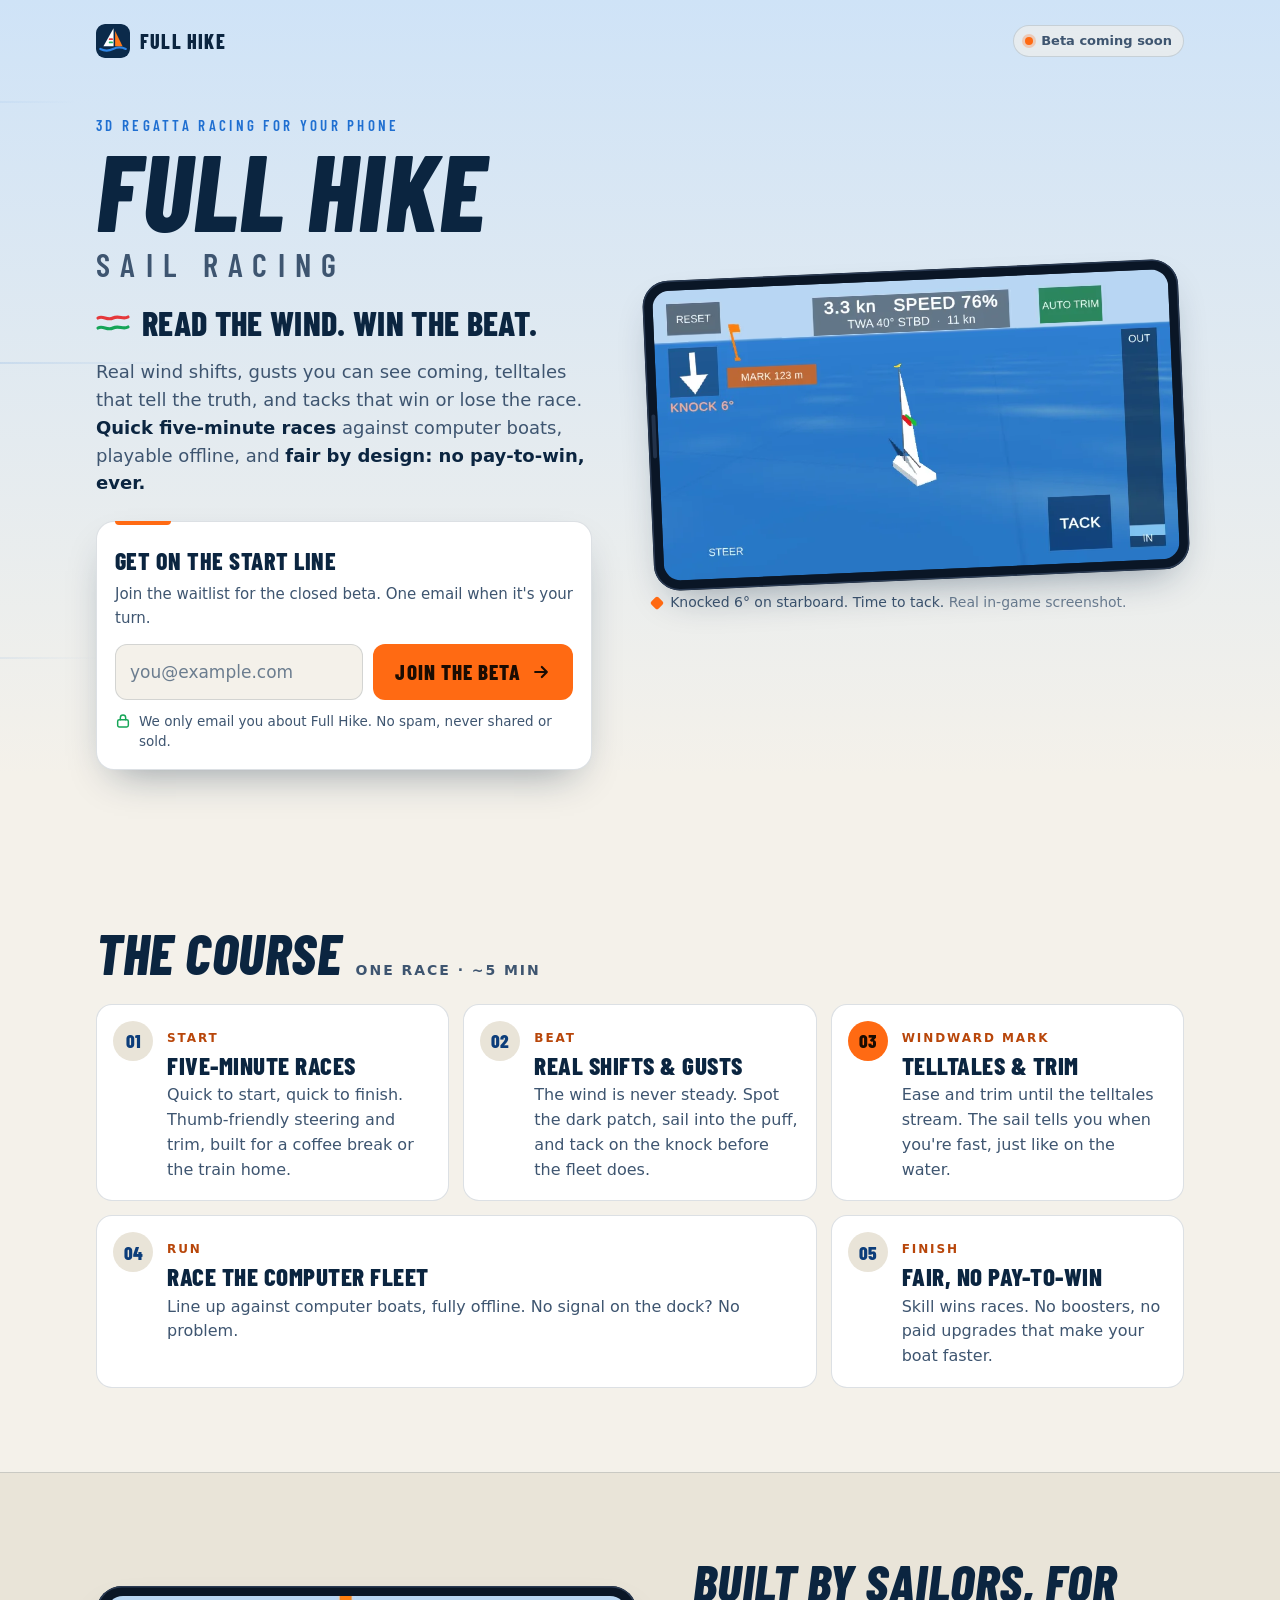
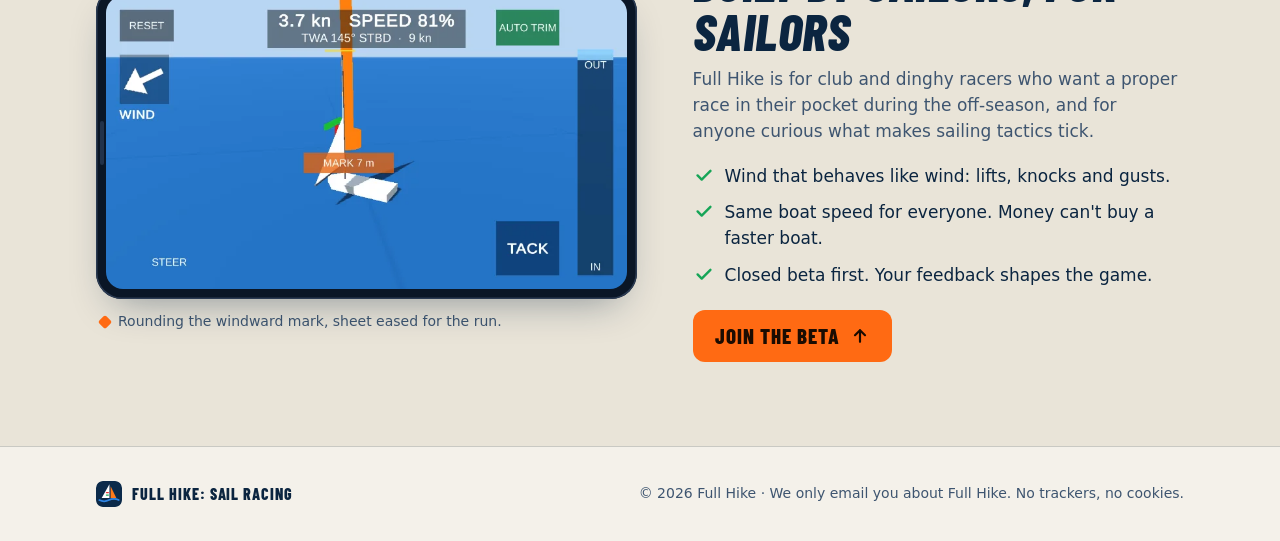
==== index.html @ 2b0e1fed "Coming soon page for fullhike.com Co-Authored-By: Claude Opus 5.5 <noreply@anthropic.com>" ====
<!doctype html>
<html lang="en">
<head>
<meta charset="utf-8">
<meta name="viewport" content="width=device-width, initial-scale=1, viewport-fit=cover">
<title>Full Hike: Sail Racing — a fair 3D sailing regatta for your phone</title>
<meta name="description" content="Full Hike is a 3D sailing regatta racer for phones: real wind shifts, gusts, telltales and tacking in quick 5-minute races. Fair, no pay-to-win. Join the beta waitlist.">
<link rel="canonical" href="https://fullhike.com/">
<meta name="color-scheme" content="light dark">
<meta name="theme-color" content="#f4f1ea" media="(prefers-color-scheme: light)">
<meta name="theme-color" content="#071a2e" media="(prefers-color-scheme: dark)">
<link rel="icon" href="/assets/icon.svg" type="image/svg+xml">
<link rel="icon" href="/favicon.ico" sizes="32x32">
<link rel="apple-touch-icon" href="/assets/apple-touch-icon.png">

<meta property="og:type" content="website">
<meta property="og:site_name" content="Full Hike">
<meta property="og:url" content="https://fullhike.com/">
<meta property="og:title" content="Full Hike: Sail Racing">
<meta property="og:description" content="Read the wind. Win the beat. A fair, no-pay-to-win 3D sailing regatta for your phone — real wind shifts, gusts and telltales in 5-minute races. Join the beta.">
<meta property="og:image" content="https://fullhike.com/assets/og.png">
<meta property="og:image:width" content="1200">
<meta property="og:image:height" content="630">
<meta property="og:image:alt" content="Full Hike: Sail Racing — a dinghy sailing upwind with telltales streaming.">
<meta name="twitter:card" content="summary_large_image">
<meta name="twitter:title" content="Full Hike: Sail Racing">
<meta name="twitter:description" content="A fair, no-pay-to-win 3D sailing regatta for your phone. Join the beta.">
<meta name="twitter:image" content="https://fullhike.com/assets/og.png">

<link rel="preload" href="/fonts/barlow-condensed-800.woff2" as="font" type="font/woff2" crossorigin>
<style>
@font-face{font-family:"Barlow Condensed";font-weight:600;font-display:swap;src:url(/fonts/barlow-condensed-600.woff2) format("woff2")}
@font-face{font-family:"Barlow Condensed";font-weight:800;font-display:swap;src:url(/fonts/barlow-condensed-800.woff2) format("woff2")}
@font-face{font-family:"Barlow Condensed";font-weight:800;font-style:italic;font-display:swap;src:url(/fonts/barlow-condensed-800i.woff2) format("woff2")}

:root{
  --bg:#f4f1ea;          /* sailcloth */
  --bg-2:#e9e4d8;
  --ink:#0b2540;
  --ink-2:#3e5570;
  --line:rgba(11,37,64,.14);
  --sea:#1f6fd1;
  --sea-deep:#0c3d7a;
  --card:#ffffff;
  --mark:#ff6a13;        /* racing mark orange */
  --mark-ink:#b8460a;
  --port:#e5383b;
  --stbd:#16a557;
  --focus:#ff6a13;
  --hero-1:#cfe3f7; --hero-2:#f4f1ea;
  --streak:rgba(31,111,209,.22);
  --shadow:0 18px 40px -18px rgba(11,37,64,.45);
  color-scheme:light;
}
@media (prefers-color-scheme:dark){
  :root:not([data-theme="light"]){
    --bg:#071a2e; --bg-2:#0b2440; --ink:#eaf2fb; --ink-2:#a8bdd4; --line:rgba(234,242,251,.14);
    --sea:#4a9bf0; --sea-deep:#9cc8f7; --card:#0e2a49; --mark:#ff7a2b; --mark-ink:#ffa064;
    --hero-1:#0d3460; --hero-2:#071a2e; --streak:rgba(150,200,255,.16);
    --shadow:0 18px 40px -18px rgba(0,0,0,.8); color-scheme:dark;
  }
}
:root[data-theme="dark"]{
  --bg:#071a2e; --bg-2:#0b2440; --ink:#eaf2fb; --ink-2:#a8bdd4; --line:rgba(234,242,251,.14);
  --sea:#4a9bf0; --sea-deep:#9cc8f7; --card:#0e2a49; --mark:#ff7a2b; --mark-ink:#ffa064;
  --hero-1:#0d3460; --hero-2:#071a2e; --streak:rgba(150,200,255,.16);
  --shadow:0 18px 40px -18px rgba(0,0,0,.8); color-scheme:dark;
}

*{box-sizing:border-box}
html{-webkit-text-size-adjust:100%;scroll-behavior:smooth}
body{margin:0;background:var(--bg);color:var(--ink);font:17px/1.55 system-ui,-apple-system,"Segoe UI",Roboto,"Helvetica Neue",Arial,sans-serif;overflow-x:hidden}
img{max-width:100%;height:auto;display:block}
a{color:inherit}
.wrap{width:100%;max-width:1120px;margin:0 auto;padding:0 max(16px,env(safe-area-inset-left)) 0 max(16px,env(safe-area-inset-right))}
.display{font-family:"Barlow Condensed","Arial Narrow",system-ui,sans-serif;letter-spacing:.01em}
.sr{position:absolute!important;width:1px;height:1px;overflow:hidden;clip:rect(0 0 0 0);white-space:nowrap}

/* ---------- hero ---------- */
.hero{position:relative;isolation:isolate;overflow:hidden;background:linear-gradient(180deg,var(--hero-1) 0%,var(--hero-2) 92%);padding:18px 0 40px}
.streaks{position:absolute;inset:0;z-index:-1;pointer-events:none}
.streaks i{position:absolute;left:-40%;height:2px;border-radius:2px;background:linear-gradient(90deg,transparent,var(--streak),transparent);animation:gust linear infinite}
@keyframes gust{from{transform:translateX(0) rotate(-8deg)}to{transform:translateX(260vw) rotate(-8deg)}}
@media (prefers-reduced-motion:reduce){.streaks i,.tt{animation:none!important}}

.top{display:flex;align-items:center;justify-content:space-between;gap:12px}
.brand{display:flex;align-items:center;gap:10px;text-decoration:none;font-weight:800;font-size:20px;text-transform:uppercase;letter-spacing:.06em}
.brand img{width:34px;height:34px;border-radius:9px}
.chip{display:inline-flex;align-items:center;gap:8px;font-size:13px;font-weight:600;color:var(--ink-2);border:1px solid var(--line);border-radius:999px;padding:5px 11px;background:color-mix(in srgb,var(--bg) 60%,transparent);backdrop-filter:blur(6px)}
.chip b{width:8px;height:8px;border-radius:50%;background:var(--mark);box-shadow:0 0 0 3px color-mix(in srgb,var(--mark) 25%,transparent)}

.hero-grid{display:grid;gap:28px;margin-top:34px}
.kicker{font-size:15px;font-weight:600;text-transform:uppercase;letter-spacing:.22em;color:var(--sea);margin:0 0 6px}
h1{margin:0;font-weight:800;font-style:italic;text-transform:uppercase;line-height:.86;font-size:clamp(68px,22vw,132px);letter-spacing:-.005em}
h1 .sub{display:block;font-style:normal;font-weight:600;font-size:.3em;letter-spacing:.32em;line-height:1.1;margin-top:.35em;color:var(--ink-2)}
.tagline{display:flex;align-items:center;gap:12px;margin:22px 0 0;font-size:clamp(25px,6.6vw,34px);font-weight:800;line-height:1.1;text-transform:uppercase}
.telltales{flex:none;width:34px;height:22px;overflow:visible}
.tt{fill:none;stroke-width:3.2;stroke-linecap:round;transform-origin:2px 50%;animation:flick 2.6s ease-in-out infinite}
.tt.p{stroke:var(--port)}.tt.s{stroke:var(--stbd);animation-delay:-1.1s}
@keyframes flick{0%,100%{transform:rotate(0) scaleX(1)}30%{transform:rotate(3deg) scaleX(.96)}60%{transform:rotate(-2deg) scaleX(1.02)}}
.pitch{margin:16px 0 0;font-size:18px;color:var(--ink-2);max-width:34em}
.pitch strong{color:var(--ink)}

/* ---------- sign-up ---------- */
.signup{margin-top:24px;background:var(--card);border:1px solid var(--line);border-radius:18px;padding:18px;box-shadow:var(--shadow);position:relative}
.signup::before{content:"";position:absolute;left:18px;top:-1px;width:56px;height:4px;border-radius:0 0 4px 4px;background:var(--mark)}
.signup h2{margin:2px 0 4px;font-size:24px;font-weight:800;text-transform:uppercase;letter-spacing:.02em}
.signup p.lede{margin:0 0 14px;font-size:15px;color:var(--ink-2)}
.row{display:flex;flex-direction:column;gap:10px}
input[type=email]{width:100%;font:inherit;font-size:17px;color:var(--ink);background:var(--bg);border:1.5px solid var(--line);border-radius:12px;padding:14px 14px;min-height:52px;outline:none;transition:border-color .15s}
input[type=email]::placeholder{color:color-mix(in srgb,var(--ink-2) 75%,transparent)}
input[type=email]:focus-visible{border-color:var(--sea);box-shadow:0 0 0 3px color-mix(in srgb,var(--sea) 25%,transparent)}
button{font:inherit;cursor:pointer}
.btn{display:inline-flex;align-items:center;justify-content:center;gap:10px;min-height:52px;padding:0 22px;border:0;border-radius:12px;background:var(--mark);color:#1b0c02;font-family:"Barlow Condensed","Arial Narrow",sans-serif;font-weight:800;font-size:21px;text-transform:uppercase;letter-spacing:.05em;transition:transform .1s,filter .15s;text-decoration:none}
.btn:hover{filter:brightness(1.06)}.btn:active{transform:translateY(1px)}
.btn:focus-visible,a:focus-visible{outline:3px solid var(--focus);outline-offset:3px}
.btn[disabled]{opacity:.65;cursor:progress}
.btn svg{width:20px;height:20px}
.privacy{display:flex;gap:8px;align-items:flex-start;margin:12px 0 0;font-size:13.5px;line-height:1.45;color:var(--ink-2)}
.privacy svg{flex:none;width:16px;height:16px;margin-top:1px;color:var(--stbd)}
.msg{margin:12px 0 0;font-size:15px;font-weight:600;min-height:0}
.msg.err{color:var(--port)}
.done{display:none;text-align:left}
.signup.ok form{display:none}.signup.ok .done{display:block}
.done h2{color:var(--stbd)}
.hp{position:absolute;left:-9999px;width:1px;height:1px;opacity:0}

/* ---------- phone shot ---------- */
.device{position:relative;border-radius:26px;padding:10px;background:#0a1626;box-shadow:var(--shadow),inset 0 0 0 1.5px #2a3a52}
.device::after{content:"";position:absolute;left:4px;top:50%;width:4px;height:44px;margin-top:-22px;border-radius:3px;background:#22324a}
.device img{border-radius:17px;aspect-ratio:1334/750;width:100%;object-fit:cover;background:#2a78d0}
.caption{display:flex;align-items:center;gap:8px;margin:12px 4px 0;font-size:14px;color:var(--ink-2)}
.caption em{font-style:normal;opacity:.75}
.caption .dot{flex:none;width:10px;height:10px;border-radius:2px;background:var(--mark);transform:rotate(45deg)}

/* ---------- course ---------- */
section{padding:56px 0}
.sec-head{display:flex;align-items:baseline;gap:14px;margin-bottom:22px}
.sec-head h2{margin:0;font-size:clamp(36px,10vw,56px);font-weight:800;font-style:italic;text-transform:uppercase;line-height:.95}
.sec-head span{font-size:14px;color:var(--ink-2);font-weight:600;letter-spacing:.14em;text-transform:uppercase}
.course{position:relative;list-style:none;margin:0;padding:0;display:grid;gap:14px;counter-reset:leg}
.leg{position:relative;padding:18px 18px 18px 70px;background:var(--card);border:1px solid var(--line);border-radius:16px}
.leg::before{counter-increment:leg;content:counter(leg,decimal-leading-zero);position:absolute;left:16px;top:16px;width:40px;height:40px;display:grid;place-items:center;border-radius:50%;background:var(--bg-2);font-family:"Barlow Condensed",sans-serif;font-weight:800;font-size:19px;color:var(--sea-deep)}
.leg.mark::before{background:var(--mark);color:#1b0c02}
.leg h3{margin:0 0 4px;font-family:"Barlow Condensed","Arial Narrow",sans-serif;font-weight:800;font-size:25px;text-transform:uppercase;letter-spacing:.02em;line-height:1.1}
.leg p{margin:0;color:var(--ink-2);font-size:16px}
.leg .tag{display:inline-block;margin-bottom:4px;font-size:12px;font-weight:700;letter-spacing:.16em;text-transform:uppercase;color:var(--mark-ink)}

/* ---------- second shot band ---------- */
.band{background:var(--bg-2);border-block:1px solid var(--line)}
.band-grid{display:grid;gap:26px;align-items:center}
.band h2{margin:0 0 10px;font-size:clamp(34px,9vw,52px);font-weight:800;font-style:italic;text-transform:uppercase;line-height:.95}
.band p{margin:0 0 18px;color:var(--ink-2)}
.fair{display:grid;gap:10px;margin:0 0 22px;padding:0;list-style:none}
.fair li{display:flex;gap:10px;align-items:flex-start}
.fair svg{flex:none;width:22px;height:22px;color:var(--stbd);margin-top:1px}

footer{padding:34px 0 calc(34px + env(safe-area-inset-bottom));font-size:14px;color:var(--ink-2)}
.foot{display:flex;flex-direction:column;gap:10px}
.foot .brand{font-size:16px;color:var(--ink)}
.foot .brand img{width:26px;height:26px;border-radius:7px}

/* ---------- larger screens ---------- */
@media (min-width:560px){
  .row{flex-direction:row}
  .row .btn{flex:none}
}
@media (min-width:900px){
  .hero{padding:24px 0 72px}
  .hero-grid{grid-template-columns:minmax(0,1fr) minmax(0,1.08fr);gap:56px;align-items:center;margin-top:56px}
  h1{font-size:clamp(84px,8.4vw,120px);white-space:nowrap}
  .hero .device{transform:rotate(-2.5deg)}
  .course{grid-template-columns:repeat(2,1fr)}
  .course .leg:last-child{grid-column:1/-1}
  .band-grid{grid-template-columns:1.1fr 1fr;gap:56px}
  section{padding:84px 0}
  .foot{flex-direction:row;justify-content:space-between;align-items:center}
}
@media (min-width:1100px){
  .course{grid-template-columns:repeat(3,1fr)}
  .course .leg:last-child{grid-column:auto}
  .course .leg:nth-child(4){grid-column:span 2}
}
</style>
</head>
<body>
<header class="hero">
  <div class="streaks" aria-hidden="true">
    <i style="top:12%;width:46%;animation-duration:9s;animation-delay:-2s"></i>
    <i style="top:27%;width:30%;animation-duration:12s;animation-delay:-7s"></i>
    <i style="top:43%;width:55%;animation-duration:10s;animation-delay:-4s"></i>
    <i style="top:61%;width:36%;animation-duration:14s;animation-delay:-10s"></i>
    <i style="top:78%;width:48%;animation-duration:11s;animation-delay:-1s"></i>
    <i style="top:90%;width:28%;animation-duration:13s;animation-delay:-6s"></i>
  </div>
  <div class="wrap">
    <div class="top">
      <a class="brand display" href="/" aria-label="Full Hike home"><img src="/assets/icon.svg" alt="" width="34" height="34">Full Hike</a>
      <span class="chip"><b aria-hidden="true"></b>Beta coming soon</span>
    </div>

    <div class="hero-grid">
      <div>
        <p class="kicker display">3D regatta racing for your phone</p>
        <h1 class="display">Full Hike<span class="sub">Sail Racing</span></h1>
        <p class="tagline display">
          <svg class="telltales" viewBox="0 0 34 22" aria-hidden="true"><path class="tt p" d="M2 6c5-3 9 3 15 0s10 2 15-1"/><path class="tt s" d="M2 16c5-3 9 3 15 0s10 2 15-1"/></svg>
          Read the wind. Win the beat.
        </p>
        <p class="pitch">Real wind shifts, gusts you can see coming, telltales that tell the truth, and tacks that win or lose the race. <strong>Quick five-minute races</strong> against computer boats, playable offline, and <strong>fair by design: no pay-to-win, ever.</strong></p>

        <div class="signup" id="join">
          <form id="waitlist" novalidate>
            <h2 class="display">Get on the start line</h2>
            <p class="lede">Join the waitlist for the closed beta. One email when it's your turn.</p>
            <div class="row">
              <label class="sr" for="email">Email address</label>
              <input id="email" name="email" type="email" inputmode="email" autocomplete="email" autocapitalize="off" spellcheck="false" placeholder="you@example.com" required>
              <input class="hp" type="text" name="website" tabindex="-1" autocomplete="off" aria-hidden="true">
              <button class="btn" type="submit" id="submit">Join the beta
                <svg viewBox="0 0 24 24" fill="none" stroke="currentColor" stroke-width="2.6" stroke-linecap="round" stroke-linejoin="round" aria-hidden="true"><path d="M5 12h14M13 6l6 6-6 6"/></svg>
              </button>
            </div>
            <p class="msg" id="msg" role="status" aria-live="polite"></p>
          </form>
          <div class="done" tabindex="-1" id="done">
            <h2 class="display">You're on the list</h2>
            <p class="lede">Thanks! We'll email you when the beta opens. See you on the water.</p>
          </div>
          <p class="privacy"><svg viewBox="0 0 24 24" fill="none" stroke="currentColor" stroke-width="2.2" stroke-linecap="round" stroke-linejoin="round" aria-hidden="true"><rect x="4" y="10" width="16" height="11" rx="2.5"/><path d="M8 10V7a4 4 0 0 1 8 0v3"/></svg><span>We only email you about Full Hike. No spam, never shared or sold.</span></p>
        </div>
      </div>

      <figure style="margin:0">
        <div class="device">
          <img src="/assets/shot-shift-1334.webp" srcset="/assets/shot-shift-800.webp 800w, /assets/shot-shift-1334.webp 1334w" sizes="(min-width:900px) 560px, 100vw" width="1334" height="750" alt="In-game: a dinghy beating upwind on starboard, the wind arrow shows a 6 degree knock, telltales stream on the sail and the orange windward mark is 123 metres away." fetchpriority="high">
        </div>
        <figcaption class="caption"><span class="dot" aria-hidden="true"></span><span>Knocked 6° on starboard. Time to tack. <em>Real in-game screenshot.</em></span></figcaption>
      </figure>
    </div>
  </div>
</header>

<main>
  <section>
    <div class="wrap">
      <div class="sec-head"><h2 class="display">The course</h2><span>One race · ~5 min</span></div>
      <ol class="course">
        <li class="leg"><span class="tag">Start</span><h3>Five-minute races</h3><p>Quick to start, quick to finish. Thumb-friendly steering and trim, built for a coffee break or the train home.</p></li>
        <li class="leg"><span class="tag">Beat</span><h3>Real shifts &amp; gusts</h3><p>The wind is never steady. Spot the dark patch, sail into the puff, and tack on the knock before the fleet does.</p></li>
        <li class="leg mark"><span class="tag">Windward mark</span><h3>Telltales &amp; trim</h3><p>Ease and trim until the telltales stream. The sail tells you when you're fast, just like on the water.</p></li>
        <li class="leg"><span class="tag">Run</span><h3>Race the computer fleet</h3><p>Line up against computer boats, fully offline. No signal on the dock? No problem.</p></li>
        <li class="leg"><span class="tag">Finish</span><h3>Fair, no pay-to-win</h3><p>Skill wins races. No boosters, no paid upgrades that make your boat faster.</p></li>
      </ol>
    </div>
  </section>

  <section class="band">
    <div class="wrap band-grid">
      <figure style="margin:0">
        <div class="device">
          <img src="/assets/shot-rounding-1334.webp" srcset="/assets/shot-rounding-800.webp 800w, /assets/shot-rounding-1334.webp 1334w" sizes="(min-width:900px) 560px, 100vw" width="1334" height="750" loading="lazy" decoding="async" alt="In-game: rounding the orange windward mark at 3.7 knots, 7 metres to go, sail eased for the run.">
        </div>
        <figcaption class="caption"><span class="dot" aria-hidden="true"></span><span>Rounding the windward mark, sheet eased for the run.</span></figcaption>
      </figure>
      <div>
        <h2 class="display">Built by sailors, for sailors</h2>
        <p>Full Hike is for club and dinghy racers who want a proper race in their pocket during the off-season, and for anyone curious what makes sailing tactics tick.</p>
        <ul class="fair">
          <li><svg viewBox="0 0 24 24" fill="none" stroke="currentColor" stroke-width="2.6" stroke-linecap="round" stroke-linejoin="round" aria-hidden="true"><path d="M5 12.5l4.5 4.5L19 7.5"/></svg><span>Wind that behaves like wind: lifts, knocks and gusts.</span></li>
          <li><svg viewBox="0 0 24 24" fill="none" stroke="currentColor" stroke-width="2.6" stroke-linecap="round" stroke-linejoin="round" aria-hidden="true"><path d="M5 12.5l4.5 4.5L19 7.5"/></svg><span>Same boat speed for everyone. Money can't buy a faster boat.</span></li>
          <li><svg viewBox="0 0 24 24" fill="none" stroke="currentColor" stroke-width="2.6" stroke-linecap="round" stroke-linejoin="round" aria-hidden="true"><path d="M5 12.5l4.5 4.5L19 7.5"/></svg><span>Closed beta first. Your feedback shapes the game.</span></li>
        </ul>
        <a class="btn" href="#join">Join the beta
          <svg viewBox="0 0 24 24" fill="none" stroke="currentColor" stroke-width="2.6" stroke-linecap="round" stroke-linejoin="round" aria-hidden="true"><path d="M12 19V5M6 11l6-6 6 6"/></svg>
        </a>
      </div>
    </div>
  </section>
</main>

<footer>
  <div class="wrap foot">
    <span class="brand display"><img src="/assets/icon.svg" alt="" width="26" height="26">Full Hike: Sail Racing</span>
    <span>© 2026 Full Hike · We only email you about Full Hike. No trackers, no cookies.</span>
  </div>
</footer>

<script>
// Waitlist: posts to a private Google Form (responses are only visible to the owner).
var FORM = {
  action: "",   // https://docs.google.com/forms/d/e/<id>/formResponse
  entry: ""     // entry.<number> of the "Email" question
};
(function () {
  var form = document.getElementById("waitlist"), box = document.getElementById("join");
  var input = document.getElementById("email"), btn = document.getElementById("submit"), msg = document.getElementById("msg");
  var ok = /^[^\s@]+@[^\s@]+\.[^\s@]{2,}$/;
  form.addEventListener("submit", function (e) {
    e.preventDefault();
    msg.className = "msg"; msg.textContent = "";
    var email = input.value.trim();
    if (!ok.test(email)) { msg.className = "msg err"; msg.textContent = "Please enter a valid email address."; input.focus(); return; }
    if (form.website.value) { box.classList.add("ok"); return; }  // bot honeypot
    if (!FORM.action) { msg.className = "msg err"; msg.textContent = "Sign-ups open in a moment. Please try again shortly."; return; }
    btn.disabled = true; msg.textContent = "Sending…";
    var body = new URLSearchParams(); body.append(FORM.entry, email);
    fetch(FORM.action, { method: "POST", mode: "no-cors", body: body })
      .then(function () { box.classList.add("ok"); document.getElementById("done").focus(); })
      .catch(function () { msg.className = "msg err"; msg.textContent = "Couldn't reach the server. Check your connection and try again."; })
      .then(function () { btn.disabled = false; });
  });
})();
</script>
</body>
</html>
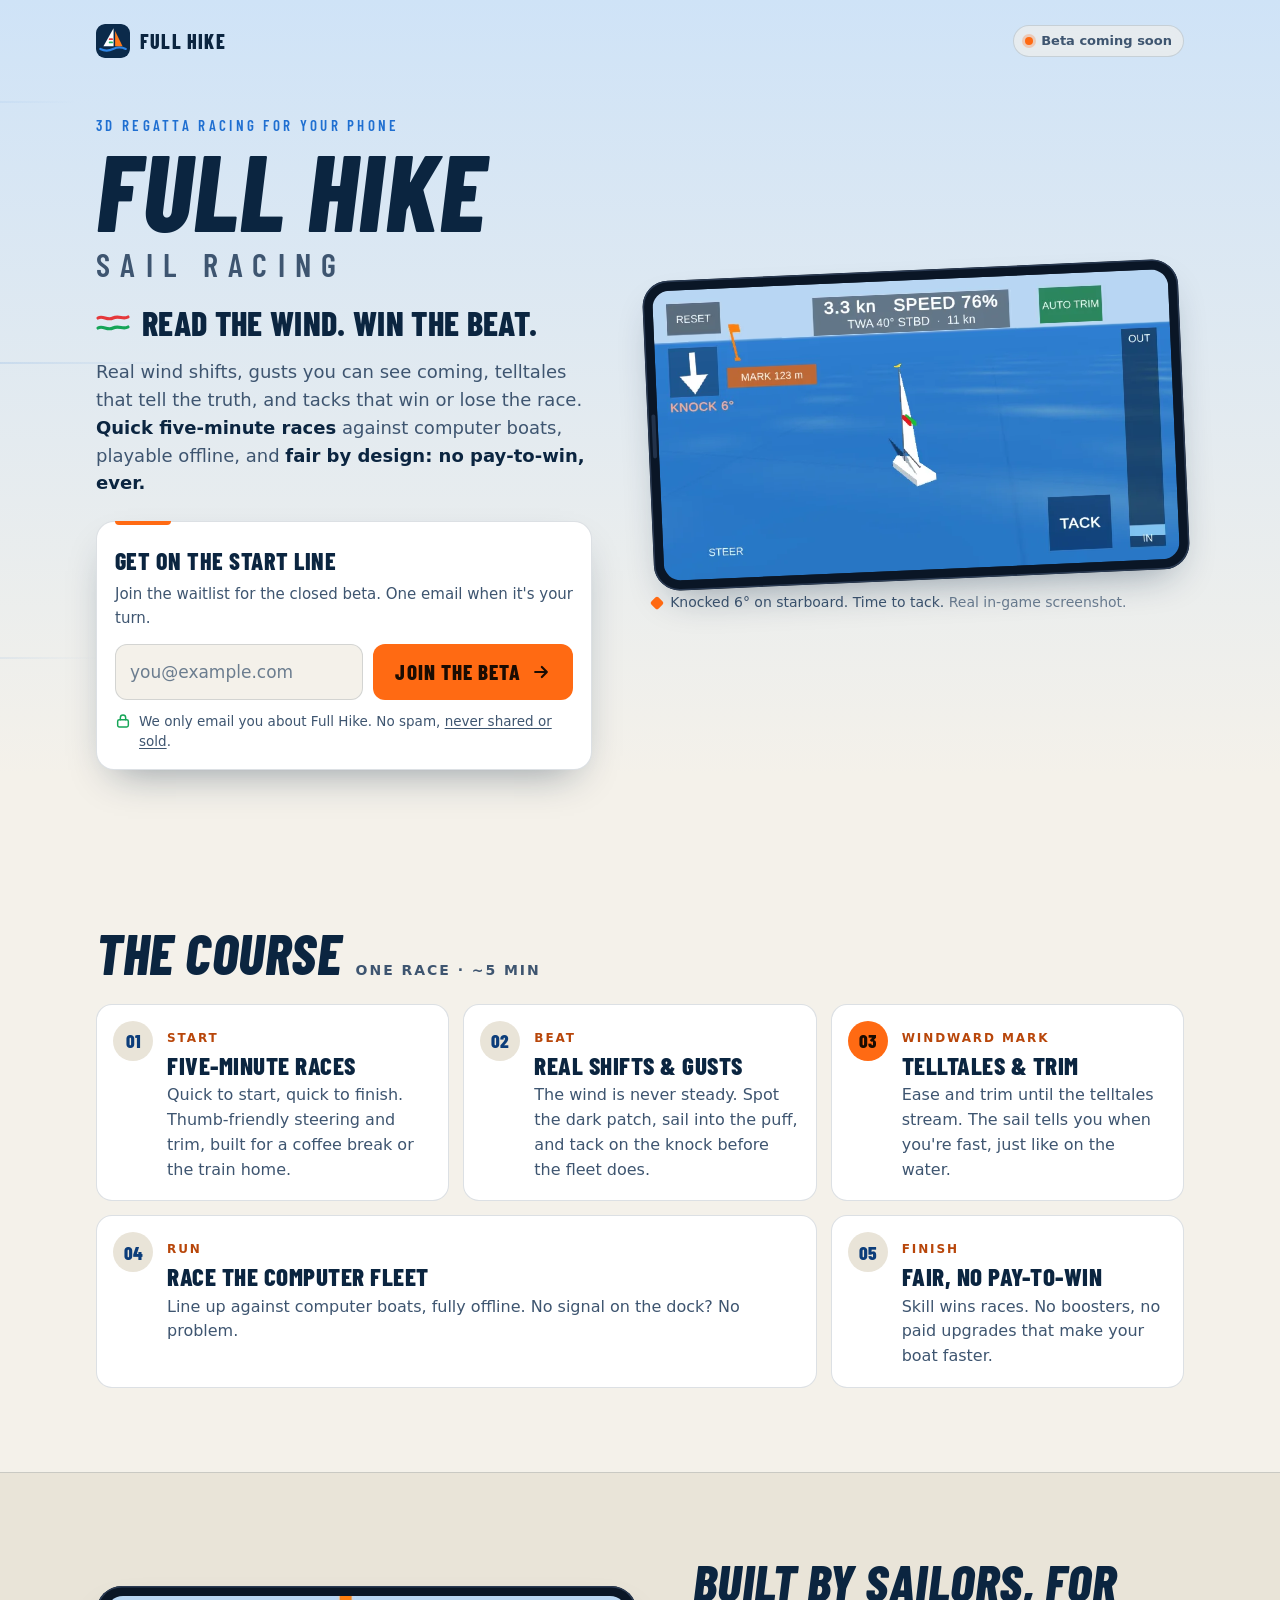
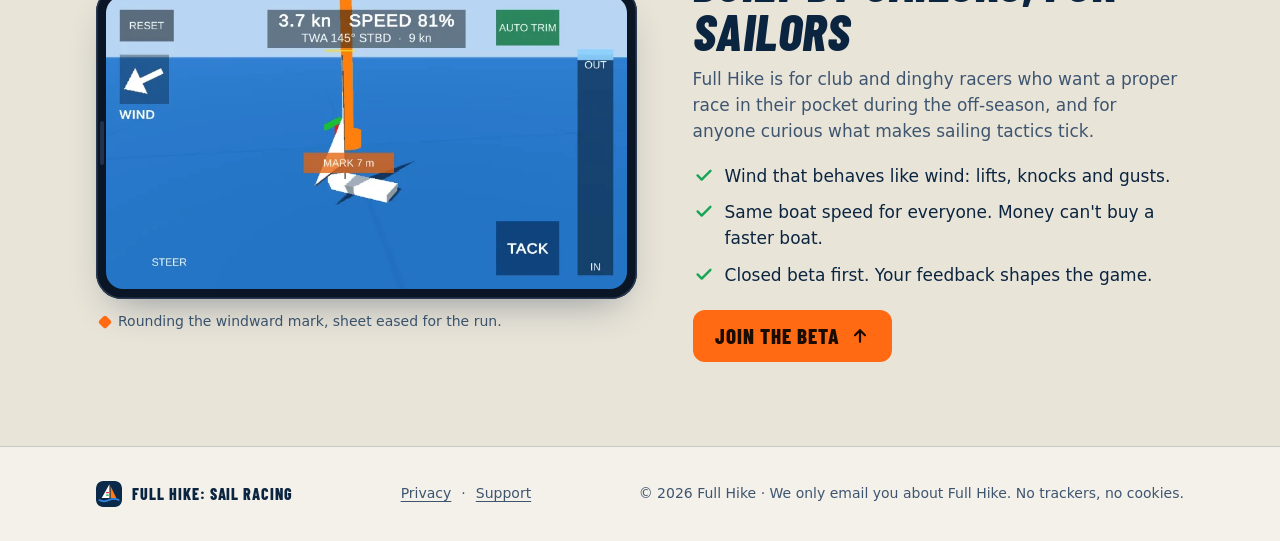
==== commit 53c26223: "Add Privacy Policy and Support pages with footer links" ====
--- a/index.html
+++ b/index.html
@@ -159,6 +159,9 @@
 .foot{display:flex;flex-direction:column;gap:10px}
 .foot .brand{font-size:16px;color:var(--ink)}
 .foot .brand img{width:26px;height:26px;border-radius:7px}
+.privacy a,.foot-links a{text-underline-offset:.18em}
+.privacy a:hover,.foot-links a:hover{color:var(--sea-deep)}
+.foot-links{display:flex;flex-wrap:wrap;align-items:center;gap:10px}
 
 /* ---------- larger screens ---------- */
 @media (min-width:560px){
@@ -227,7 +230,7 @@
             <h2 class="display">You're on the list</h2>
             <p class="lede">Thanks! We'll email you when the beta opens. See you on the water.</p>
           </div>
-          <p class="privacy"><svg viewBox="0 0 24 24" fill="none" stroke="currentColor" stroke-width="2.2" stroke-linecap="round" stroke-linejoin="round" aria-hidden="true"><rect x="4" y="10" width="16" height="11" rx="2.5"/><path d="M8 10V7a4 4 0 0 1 8 0v3"/></svg><span>We only email you about Full Hike. No spam, never shared or sold.</span></p>
+          <p class="privacy"><svg viewBox="0 0 24 24" fill="none" stroke="currentColor" stroke-width="2.2" stroke-linecap="round" stroke-linejoin="round" aria-hidden="true"><rect x="4" y="10" width="16" height="11" rx="2.5"/><path d="M8 10V7a4 4 0 0 1 8 0v3"/></svg><span>We only email you about Full Hike. No spam, <a href="/privacy/">never shared or sold</a>.</span></p>
         </div>
       </div>
 
@@ -259,7 +262,7 @@
     <div class="wrap band-grid">
       <figure style="margin:0">
         <div class="device">
-          <img src="/assets/shot-rounding-1334.webp" srcset="/assets/shot-rounding-800.webp 800w, /assets/shot-rounding-1334.webp 1334w" sizes="(min-width:900px) 560px, 100vw" width="1334" height="750" loading="lazy" decoding="async" alt="In-game: rounding the orange windward mark at 3.7 knots, 7 metres to go, sail eased for the run.">
+          <img src="/assets/shot-rounding-1334.webp" srcset="/assets/shot-rounding-800.webp 800w, /assets/shot-rounding-1334.webp 1334w" sizes="(min-width:900px) 560px, 100vw" width="1334" height="750" decoding="async" alt="In-game: rounding the orange windward mark at 3.7 knots, 7 metres to go, sail eased for the run.">
         </div>
         <figcaption class="caption"><span class="dot" aria-hidden="true"></span><span>Rounding the windward mark, sheet eased for the run.</span></figcaption>
       </figure>
@@ -282,6 +285,7 @@
 <footer>
   <div class="wrap foot">
     <span class="brand display"><img src="/assets/icon.svg" alt="" width="26" height="26">Full Hike: Sail Racing</span>
+    <nav class="foot-links" aria-label="Footer"><a href="/privacy/">Privacy</a><span aria-hidden="true">·</span><a href="/support/">Support</a></nav>
     <span>© 2026 Full Hike · We only email you about Full Hike. No trackers, no cookies.</span>
   </div>
 </footer>
@@ -289,8 +293,8 @@
 <script>
 // Waitlist: posts to a private Google Form (responses are only visible to the owner).
 var FORM = {
-  action: "",   // https://docs.google.com/forms/d/e/<id>/formResponse
-  entry: ""     // entry.<number> of the "Email" question
+  action: "https://docs.google.com/forms/d/e/1FAIpQLScNQSmB3qEcH2eq9u-RlkBwtCx7HWlc6xVsnyJfs2pnm8fkag/formResponse",
+  entry: "entry.790936793"  // the "email" question
 };
 (function () {
   var form = document.getElementById("waitlist"), box = document.getElementById("join");
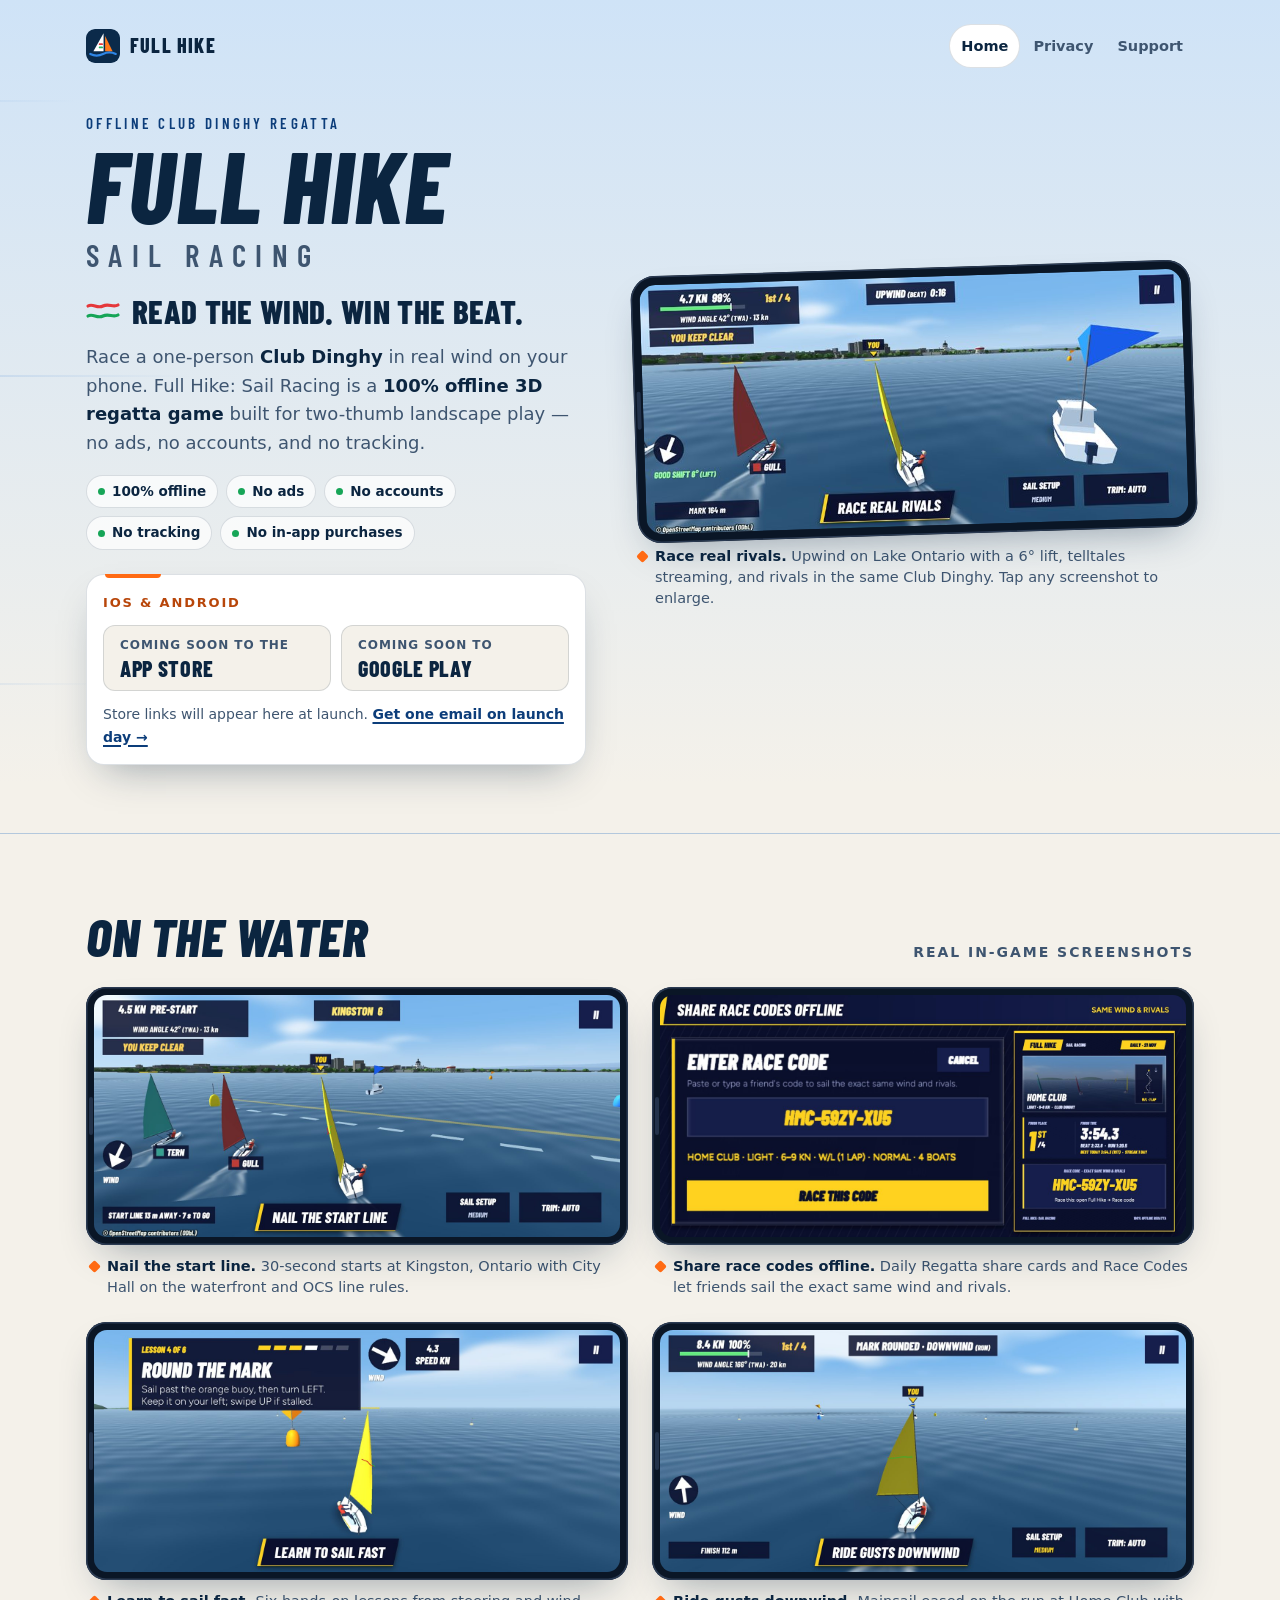
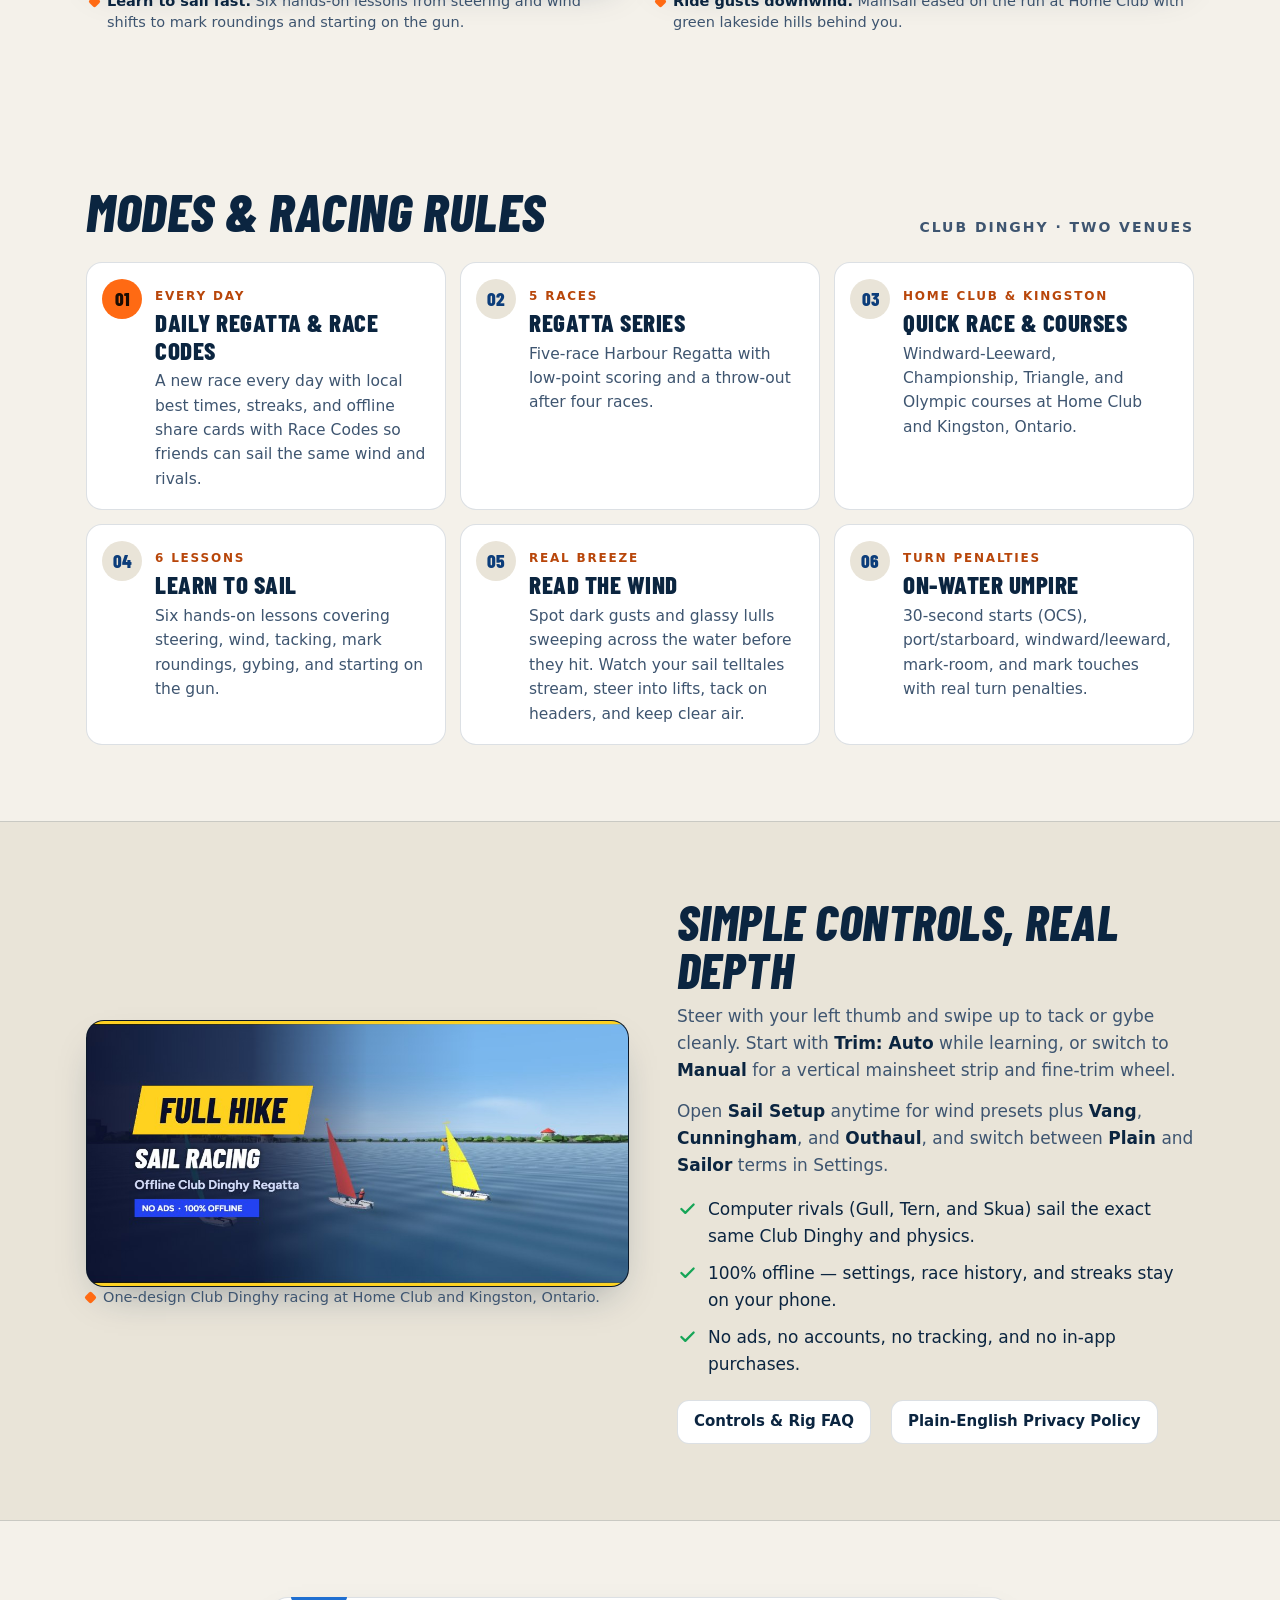
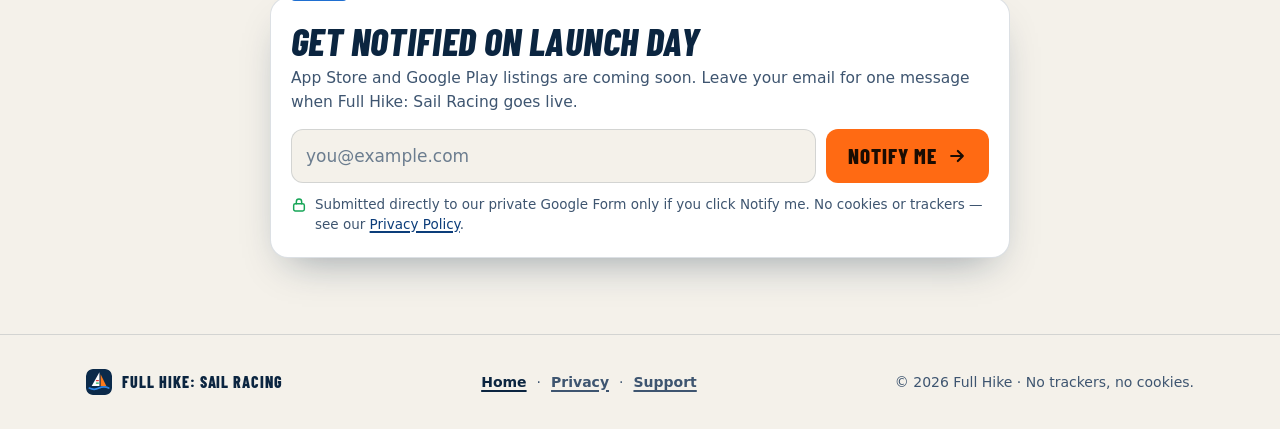
==== commit 715bc530: "Turn home page into launch-ready Full Hike: Sail Racing site" ====
--- a/index.html
+++ b/index.html
@@ -3,8 +3,8 @@
 <head>
 <meta charset="utf-8">
 <meta name="viewport" content="width=device-width, initial-scale=1, viewport-fit=cover">
-<title>Full Hike: Sail Racing — a fair 3D sailing regatta for your phone</title>
-<meta name="description" content="Full Hike is a 3D sailing regatta racer for phones: real wind shifts, gusts, telltales and tacking in quick 5-minute races. Fair, no pay-to-win. Join the beta waitlist.">
+<title>Full Hike: Sail Racing — Offline Club Dinghy Regatta</title>
+<meta name="description" content="Race a one-person Club Dinghy in real wind on your phone. Full Hike: Sail Racing is a 100% offline 3D regatta game with real wind shifts, gusts, Daily Regatta race codes, Learn to Sail lessons, and racing rules — no ads, no accounts, no tracking.">
 <link rel="canonical" href="https://fullhike.com/">
 <meta name="color-scheme" content="light dark">
 <meta name="theme-color" content="#f4f1ea" media="(prefers-color-scheme: light)">
@@ -16,25 +16,27 @@
 <meta property="og:type" content="website">
 <meta property="og:site_name" content="Full Hike">
 <meta property="og:url" content="https://fullhike.com/">
-<meta property="og:title" content="Full Hike: Sail Racing">
-<meta property="og:description" content="Read the wind. Win the beat. A fair, no-pay-to-win 3D sailing regatta for your phone — real wind shifts, gusts and telltales in 5-minute races. Join the beta.">
-<meta property="og:image" content="https://fullhike.com/assets/og.png">
-<meta property="og:image:width" content="1200">
-<meta property="og:image:height" content="630">
-<meta property="og:image:alt" content="Full Hike: Sail Racing — a dinghy sailing upwind with telltales streaming.">
+<meta property="og:title" content="Full Hike: Sail Racing — Offline Club Dinghy Regatta">
+<meta property="og:description" content="Race a one-person Club Dinghy through real wind shifts, gusts, and racing rules — 100% offline with a new Daily Regatta every day. No ads, no accounts, no tracking.">
+<meta property="og:image" content="https://fullhike.com/assets/feature-graphic.jpg">
+<meta property="og:image:width" content="1024">
+<meta property="og:image:height" content="500">
+<meta property="og:image:alt" content="Full Hike: Sail Racing banner featuring a Club Dinghy racing upwind on Lake Ontario with the gold and navy broadcast wordmark.">
 <meta name="twitter:card" content="summary_large_image">
-<meta name="twitter:title" content="Full Hike: Sail Racing">
-<meta name="twitter:description" content="A fair, no-pay-to-win 3D sailing regatta for your phone. Join the beta.">
-<meta name="twitter:image" content="https://fullhike.com/assets/og.png">
+<meta name="twitter:title" content="Full Hike: Sail Racing — Offline Club Dinghy Regatta">
+<meta name="twitter:description" content="Race a one-person Club Dinghy through real wind shifts, gusts, and racing rules — 100% offline with a new Daily Regatta every day. No ads.">
+<meta name="twitter:image" content="https://fullhike.com/assets/feature-graphic.jpg">
+<meta name="twitter:image:alt" content="Full Hike: Sail Racing banner featuring a Club Dinghy racing upwind on Lake Ontario with the gold and navy broadcast wordmark.">
 
 <link rel="preload" href="/fonts/barlow-condensed-800.woff2" as="font" type="font/woff2" crossorigin>
+<link rel="preload" href="/fonts/barlow-condensed-800i.woff2" as="font" type="font/woff2" crossorigin>
 <style>
 @font-face{font-family:"Barlow Condensed";font-weight:600;font-display:swap;src:url(/fonts/barlow-condensed-600.woff2) format("woff2")}
 @font-face{font-family:"Barlow Condensed";font-weight:800;font-display:swap;src:url(/fonts/barlow-condensed-800.woff2) format("woff2")}
 @font-face{font-family:"Barlow Condensed";font-weight:800;font-style:italic;font-display:swap;src:url(/fonts/barlow-condensed-800i.woff2) format("woff2")}
 
 :root{
-  --bg:#f4f1ea;          /* sailcloth */
+  --bg:#f4f1ea;
   --bg-2:#e9e4d8;
   --ink:#0b2540;
   --ink-2:#3e5570;
@@ -42,241 +44,919 @@
   --sea:#1f6fd1;
   --sea-deep:#0c3d7a;
   --card:#ffffff;
-  --mark:#ff6a13;        /* racing mark orange */
+  --mark:#ff6a13;
   --mark-ink:#b8460a;
   --port:#e5383b;
   --stbd:#16a557;
   --focus:#ff6a13;
-  --hero-1:#cfe3f7; --hero-2:#f4f1ea;
+  --hero-1:#cfe3f7;
+  --hero-2:#f4f1ea;
   --streak:rgba(31,111,209,.22);
-  --shadow:0 18px 40px -18px rgba(11,37,64,.45);
+  --shadow:0 18px 40px -18px rgba(11,37,64,.42);
   color-scheme:light;
 }
 @media (prefers-color-scheme:dark){
   :root:not([data-theme="light"]){
-    --bg:#071a2e; --bg-2:#0b2440; --ink:#eaf2fb; --ink-2:#a8bdd4; --line:rgba(234,242,251,.14);
-    --sea:#4a9bf0; --sea-deep:#9cc8f7; --card:#0e2a49; --mark:#ff7a2b; --mark-ink:#ffa064;
-    --hero-1:#0d3460; --hero-2:#071a2e; --streak:rgba(150,200,255,.16);
-    --shadow:0 18px 40px -18px rgba(0,0,0,.8); color-scheme:dark;
+    --bg:#071a2e;
+    --bg-2:#0b2440;
+    --ink:#eaf2fb;
+    --ink-2:#a8bdd4;
+    --line:rgba(234,242,251,.14);
+    --sea:#4a9bf0;
+    --sea-deep:#9cc8f7;
+    --card:#0e2a49;
+    --mark:#ff7a2b;
+    --mark-ink:#ffa064;
+    --hero-1:#0d3460;
+    --hero-2:#071a2e;
+    --streak:rgba(150,200,255,.16);
+    --shadow:0 18px 40px -18px rgba(0,0,0,.8);
+    color-scheme:dark;
   }
 }
 :root[data-theme="dark"]{
-  --bg:#071a2e; --bg-2:#0b2440; --ink:#eaf2fb; --ink-2:#a8bdd4; --line:rgba(234,242,251,.14);
-  --sea:#4a9bf0; --sea-deep:#9cc8f7; --card:#0e2a49; --mark:#ff7a2b; --mark-ink:#ffa064;
-  --hero-1:#0d3460; --hero-2:#071a2e; --streak:rgba(150,200,255,.16);
-  --shadow:0 18px 40px -18px rgba(0,0,0,.8); color-scheme:dark;
+  --bg:#071a2e;
+  --bg-2:#0b2440;
+  --ink:#eaf2fb;
+  --ink-2:#a8bdd4;
+  --line:rgba(234,242,251,.14);
+  --sea:#4a9bf0;
+  --sea-deep:#9cc8f7;
+  --card:#0e2a49;
+  --mark:#ff7a2b;
+  --mark-ink:#ffa064;
+  --hero-1:#0d3460;
+  --hero-2:#071a2e;
+  --streak:rgba(150,200,255,.16);
+  --shadow:0 18px 40px -18px rgba(0,0,0,.8);
+  color-scheme:dark;
 }
 
 *{box-sizing:border-box}
 html{-webkit-text-size-adjust:100%;scroll-behavior:smooth}
-body{margin:0;background:var(--bg);color:var(--ink);font:17px/1.55 system-ui,-apple-system,"Segoe UI",Roboto,"Helvetica Neue",Arial,sans-serif;overflow-x:hidden}
+@media (prefers-reduced-motion:reduce){html{scroll-behavior:auto}}
+body{
+  margin:0;
+  background:var(--bg);
+  color:var(--ink);
+  font:17px/1.58 system-ui,-apple-system,"Segoe UI",Roboto,"Helvetica Neue",Arial,sans-serif;
+  overflow-x:clip;
+}
 img{max-width:100%;height:auto;display:block}
-a{color:inherit}
-.wrap{width:100%;max-width:1120px;margin:0 auto;padding:0 max(16px,env(safe-area-inset-left)) 0 max(16px,env(safe-area-inset-right))}
+a{color:var(--sea-deep);text-underline-offset:.18em;text-decoration-thickness:1.5px}
+a:hover{color:var(--sea)}
+:where(a,button,input,[tabindex="-1"]):focus-visible{
+  outline:3px solid var(--focus);
+  outline-offset:3px;
+}
+
+.wrap{
+  width:100%;
+  max-width:1140px;
+  margin:0 auto;
+  padding:0 max(16px,env(safe-area-inset-right)) 0 max(16px,env(safe-area-inset-left));
+}
 .display{font-family:"Barlow Condensed","Arial Narrow",system-ui,sans-serif;letter-spacing:.01em}
-.sr{position:absolute!important;width:1px;height:1px;overflow:hidden;clip:rect(0 0 0 0);white-space:nowrap}
-
-/* ---------- hero ---------- */
-.hero{position:relative;isolation:isolate;overflow:hidden;background:linear-gradient(180deg,var(--hero-1) 0%,var(--hero-2) 92%);padding:18px 0 40px}
+.sr{position:absolute!important;width:1px;height:1px;overflow:hidden;clip-path:inset(50%);white-space:nowrap}
+
+.skip{
+  position:absolute;
+  left:-9999px;
+  top:12px;
+  z-index:100;
+  padding:10px 16px;
+  border-radius:10px;
+  background:var(--mark);
+  color:#1b0c02;
+  font-weight:700;
+  text-decoration:none;
+}
+.skip:focus{left:12px}
+
+/* ---------- hero & nav ---------- */
+.hero{
+  position:relative;
+  isolation:isolate;
+  overflow:hidden;
+  background:linear-gradient(180deg,var(--hero-1) 0%,var(--hero-2) 94%);
+  border-bottom:1px solid var(--line);
+  padding:18px 0 46px;
+}
 .streaks{position:absolute;inset:0;z-index:-1;pointer-events:none}
-.streaks i{position:absolute;left:-40%;height:2px;border-radius:2px;background:linear-gradient(90deg,transparent,var(--streak),transparent);animation:gust linear infinite}
+.streaks i{
+  position:absolute;
+  left:-40%;
+  height:2px;
+  border-radius:2px;
+  background:linear-gradient(90deg,transparent,var(--streak),transparent);
+  animation:gust linear infinite;
+}
 @keyframes gust{from{transform:translateX(0) rotate(-8deg)}to{transform:translateX(260vw) rotate(-8deg)}}
 @media (prefers-reduced-motion:reduce){.streaks i,.tt{animation:none!important}}
 
-.top{display:flex;align-items:center;justify-content:space-between;gap:12px}
-.brand{display:flex;align-items:center;gap:10px;text-decoration:none;font-weight:800;font-size:20px;text-transform:uppercase;letter-spacing:.06em}
+.top{
+  display:flex;
+  flex-wrap:wrap;
+  align-items:center;
+  justify-content:space-between;
+  gap:10px 16px;
+}
+.brand{
+  display:inline-flex;
+  align-items:center;
+  gap:10px;
+  min-height:44px;
+  color:var(--ink);
+  text-decoration:none;
+  font-weight:800;
+  font-size:20px;
+  text-transform:uppercase;
+  letter-spacing:.06em;
+}
+.brand:hover{color:var(--ink)}
 .brand img{width:34px;height:34px;border-radius:9px}
-.chip{display:inline-flex;align-items:center;gap:8px;font-size:13px;font-weight:600;color:var(--ink-2);border:1px solid var(--line);border-radius:999px;padding:5px 11px;background:color-mix(in srgb,var(--bg) 60%,transparent);backdrop-filter:blur(6px)}
-.chip b{width:8px;height:8px;border-radius:50%;background:var(--mark);box-shadow:0 0 0 3px color-mix(in srgb,var(--mark) 25%,transparent)}
-
-.hero-grid{display:grid;gap:28px;margin-top:34px}
-.kicker{font-size:15px;font-weight:600;text-transform:uppercase;letter-spacing:.22em;color:var(--sea);margin:0 0 6px}
-h1{margin:0;font-weight:800;font-style:italic;text-transform:uppercase;line-height:.86;font-size:clamp(68px,22vw,132px);letter-spacing:-.005em}
-h1 .sub{display:block;font-style:normal;font-weight:600;font-size:.3em;letter-spacing:.32em;line-height:1.1;margin-top:.35em;color:var(--ink-2)}
-.tagline{display:flex;align-items:center;gap:12px;margin:22px 0 0;font-size:clamp(25px,6.6vw,34px);font-weight:800;line-height:1.1;text-transform:uppercase}
+
+.nav{display:flex;flex-wrap:wrap;align-items:center;gap:2px}
+.nav a{
+  display:inline-flex;
+  align-items:center;
+  min-height:44px;
+  padding:6px 11px;
+  border-radius:999px;
+  color:var(--ink-2);
+  text-decoration:none;
+  font-size:14.5px;
+  font-weight:600;
+}
+.nav a:hover{color:var(--ink);background:color-mix(in srgb,var(--card) 55%,transparent)}
+.nav a[aria-current="page"]{
+  color:var(--ink);
+  background:var(--card);
+  border:1px solid var(--line);
+}
+
+.hero-grid{display:grid;grid-template-columns:minmax(0,1fr);gap:30px;margin-top:28px;align-items:center}
+.hero-grid>*,.gallery>*,.modes>*,.band-grid>*{min-width:0}
+.kicker{
+  font-size:15px;
+  font-weight:600;
+  text-transform:uppercase;
+  letter-spacing:.22em;
+  color:var(--sea-deep);
+  margin:0 0 6px;
+}
+h1{
+  margin:0;
+  font-weight:800;
+  font-style:italic;
+  text-transform:uppercase;
+  line-height:.86;
+  font-size:clamp(62px,18vw,122px);
+  letter-spacing:-.005em;
+}
+h1 .sub{
+  display:block;
+  font-style:normal;
+  font-weight:600;
+  font-size:.31em;
+  letter-spacing:.3em;
+  line-height:1.15;
+  margin-top:.32em;
+  color:var(--ink-2);
+}
+.tagline{
+  display:flex;
+  align-items:center;
+  gap:12px;
+  margin:20px 0 0;
+  font-size:clamp(24px,6.2vw,33px);
+  font-weight:800;
+  line-height:1.1;
+  text-transform:uppercase;
+}
 .telltales{flex:none;width:34px;height:22px;overflow:visible}
 .tt{fill:none;stroke-width:3.2;stroke-linecap:round;transform-origin:2px 50%;animation:flick 2.6s ease-in-out infinite}
-.tt.p{stroke:var(--port)}.tt.s{stroke:var(--stbd);animation-delay:-1.1s}
+.tt.p{stroke:var(--port)}
+.tt.s{stroke:var(--stbd);animation-delay:-1.1s}
 @keyframes flick{0%,100%{transform:rotate(0) scaleX(1)}30%{transform:rotate(3deg) scaleX(.96)}60%{transform:rotate(-2deg) scaleX(1.02)}}
-.pitch{margin:16px 0 0;font-size:18px;color:var(--ink-2);max-width:34em}
+
+.pitch{
+  margin:14px 0 0;
+  font-size:18px;
+  color:var(--ink-2);
+  max-width:46ch;
+}
 .pitch strong{color:var(--ink)}
 
-/* ---------- sign-up ---------- */
-.signup{margin-top:24px;background:var(--card);border:1px solid var(--line);border-radius:18px;padding:18px;box-shadow:var(--shadow);position:relative}
-.signup::before{content:"";position:absolute;left:18px;top:-1px;width:56px;height:4px;border-radius:0 0 4px 4px;background:var(--mark)}
-.signup h2{margin:2px 0 4px;font-size:24px;font-weight:800;text-transform:uppercase;letter-spacing:.02em}
-.signup p.lede{margin:0 0 14px;font-size:15px;color:var(--ink-2)}
+/* ---------- trust pills ---------- */
+.pills{
+  display:flex;
+  flex-wrap:wrap;
+  gap:8px;
+  list-style:none;
+  margin:18px 0 0;
+  padding:0;
+}
+.pills li{
+  display:inline-flex;
+  align-items:center;
+  gap:7px;
+  padding:5px 11px;
+  border-radius:999px;
+  border:1px solid var(--line);
+  background:color-mix(in srgb,var(--card) 72%,transparent);
+  font-size:13.5px;
+  font-weight:600;
+  color:var(--ink);
+}
+.pills li::before{
+  content:"";
+  width:7px;
+  height:7px;
+  border-radius:50%;
+  background:var(--stbd);
+  flex:none;
+}
+
+/* ---------- store availability buttons ---------- */
+.stores{
+  margin-top:24px;
+  padding:16px;
+  border-radius:18px;
+  background:var(--card);
+  border:1px solid var(--line);
+  box-shadow:var(--shadow);
+  position:relative;
+}
+.stores::before{
+  content:"";
+  position:absolute;
+  left:18px;
+  top:-1px;
+  width:56px;
+  height:4px;
+  border-radius:0 0 4px 4px;
+  background:var(--mark);
+}
+.stores-label{
+  margin:2px 0 12px;
+  font-size:13px;
+  font-weight:700;
+  letter-spacing:.14em;
+  text-transform:uppercase;
+  color:var(--mark-ink);
+}
+.store-row{
+  display:grid;
+  gap:10px;
+}
+.store-btn{
+  display:flex;
+  flex-direction:column;
+  align-items:flex-start;
+  justify-content:center;
+  gap:1px;
+  width:100%;
+  min-height:54px;
+  padding:10px 16px;
+  border-radius:12px;
+  border:1.5px solid var(--line);
+  background:var(--bg);
+  color:var(--ink);
+  font-family:inherit;
+  text-align:left;
+  cursor:not-allowed;
+}
+.store-btn small{
+  font-size:12px;
+  font-weight:600;
+  letter-spacing:.08em;
+  text-transform:uppercase;
+  color:var(--ink-2);
+}
+.store-btn strong{
+  font-family:"Barlow Condensed","Arial Narrow",system-ui,sans-serif;
+  font-weight:800;
+  font-size:22px;
+  line-height:1.1;
+  text-transform:uppercase;
+  letter-spacing:.03em;
+}
+.store-note{
+  margin:12px 0 0;
+  font-size:14px;
+  color:var(--ink-2);
+}
+.store-note a{font-weight:600}
+
+/* ---------- phone device frames ---------- */
+figure{margin:0}
+.device{
+  position:relative;
+  border-radius:24px;
+  padding:9px;
+  background:#0a1626;
+  box-shadow:var(--shadow),inset 0 0 0 1.5px #2a3a52;
+}
+.device::after{
+  content:"";
+  position:absolute;
+  left:3px;
+  top:50%;
+  width:3.5px;
+  height:38px;
+  margin-top:-19px;
+  border-radius:3px;
+  background:#22324a;
+}
+.shot-trigger{
+  display:block;
+  width:100%;
+  padding:0;
+  border:0;
+  border-radius:16px;
+  overflow:hidden;
+  background:#0e2a49;
+  cursor:zoom-in;
+}
+.shot-trigger img{
+  width:100%;
+  aspect-ratio:1434/660;
+  object-fit:cover;
+  transition:transform .25s ease;
+}
+.shot-trigger:hover img{transform:scale(1.015)}
+@media (prefers-reduced-motion:reduce){.shot-trigger img{transition:none}.shot-trigger:hover img{transform:none}}
+
+.caption{
+  display:flex;
+  align-items:flex-start;
+  gap:8px;
+  margin:11px 4px 0;
+  font-size:14.5px;
+  line-height:1.45;
+  color:var(--ink-2);
+}
+.caption strong{color:var(--ink)}
+.caption .dot{
+  flex:none;
+  width:9px;
+  height:9px;
+  margin-top:6px;
+  border-radius:2px;
+  background:var(--mark);
+  transform:rotate(45deg);
+}
+
+/* ---------- sections ---------- */
+section{padding:52px 0}
+.sec-head{
+  display:flex;
+  flex-wrap:wrap;
+  align-items:baseline;
+  justify-content:space-between;
+  gap:8px 18px;
+  margin-bottom:24px;
+}
+.sec-head h2{
+  margin:0;
+  font-size:clamp(34px,9vw,54px);
+  font-weight:800;
+  font-style:italic;
+  text-transform:uppercase;
+  line-height:.95;
+}
+.sec-head span{
+  font-size:14px;
+  color:var(--ink-2);
+  font-weight:600;
+  letter-spacing:.14em;
+  text-transform:uppercase;
+}
+
+/* ---------- screenshot gallery ---------- */
+.gallery{
+  display:grid;
+  grid-template-columns:minmax(0,1fr);
+  gap:24px;
+}
+.gallery-item .device{padding:8px;border-radius:20px}
+.gallery-item .shot-trigger{border-radius:13px}
+
+/* ---------- modes & features grid ---------- */
+.modes{
+  list-style:none;
+  margin:0;
+  padding:0;
+  display:grid;
+  gap:14px;
+  counter-reset:leg;
+}
+.leg{
+  position:relative;
+  padding:18px 18px 18px 68px;
+  background:var(--card);
+  border:1px solid var(--line);
+  border-radius:16px;
+}
+.leg::before{
+  counter-increment:leg;
+  content:counter(leg,decimal-leading-zero);
+  position:absolute;
+  left:15px;
+  top:16px;
+  width:40px;
+  height:40px;
+  display:grid;
+  place-items:center;
+  border-radius:50%;
+  background:var(--bg-2);
+  font-family:"Barlow Condensed","Arial Narrow",sans-serif;
+  font-weight:800;
+  font-size:19px;
+  color:var(--sea-deep);
+}
+.leg.mark::before{background:var(--mark);color:#1b0c02}
+.leg .tag{
+  display:inline-block;
+  margin-bottom:3px;
+  font-size:12px;
+  font-weight:700;
+  letter-spacing:.15em;
+  text-transform:uppercase;
+  color:var(--mark-ink);
+}
+.leg h3{
+  margin:0 0 5px;
+  font-family:"Barlow Condensed","Arial Narrow",sans-serif;
+  font-weight:800;
+  font-size:25px;
+  text-transform:uppercase;
+  letter-spacing:.02em;
+  line-height:1.1;
+}
+.leg p{margin:0;color:var(--ink-2);font-size:15.5px}
+
+/* ---------- controls & fairness band ---------- */
+.band{
+  background:var(--bg-2);
+  border-block:1px solid var(--line);
+}
+.band-grid{display:grid;grid-template-columns:minmax(0,1fr);gap:28px;align-items:center}
+.band h2{
+  margin:0 0 10px;
+  font-size:clamp(34px,9vw,50px);
+  font-weight:800;
+  font-style:italic;
+  text-transform:uppercase;
+  line-height:.95;
+}
+.band p{margin:0 0 14px;color:var(--ink-2)}
+.band p strong{color:var(--ink)}
+
+.banner-card{
+  border-radius:18px;
+  overflow:hidden;
+  border:1px solid var(--line);
+  background:#0a1626;
+  box-shadow:var(--shadow);
+}
+.banner-card img{width:100%;aspect-ratio:1024/500;object-fit:cover}
+
+.fair{
+  display:grid;
+  gap:10px;
+  margin:18px 0 22px;
+  padding:0;
+  list-style:none;
+}
+.fair li{display:flex;gap:10px;align-items:flex-start}
+.fair svg{flex:none;width:21px;height:21px;color:var(--stbd);margin-top:2px}
+.fair span{color:var(--ink)}
+
+.links-row{display:flex;flex-wrap:wrap;gap:12px 20px;align-items:center}
+.link-pill{
+  display:inline-flex;
+  align-items:center;
+  gap:8px;
+  min-height:44px;
+  padding:8px 16px;
+  border-radius:12px;
+  background:var(--card);
+  border:1px solid var(--line);
+  color:var(--ink);
+  font-weight:700;
+  font-size:15px;
+  text-decoration:none;
+}
+.link-pill:hover{border-color:var(--sea);color:var(--sea-deep)}
+
+/* ---------- launch notification form ---------- */
+.notify-card{
+  max-width:740px;
+  margin:0 auto;
+  background:var(--card);
+  border:1px solid var(--line);
+  border-radius:18px;
+  padding:22px 20px;
+  box-shadow:var(--shadow);
+  position:relative;
+}
+.notify-card::before{
+  content:"";
+  position:absolute;
+  left:20px;
+  top:-1px;
+  width:56px;
+  height:4px;
+  border-radius:0 0 4px 4px;
+  background:var(--sea);
+}
+.notify-card h2{
+  margin:2px 0 6px;
+  font-size:clamp(28px,7vw,38px);
+  font-weight:800;
+  font-style:italic;
+  text-transform:uppercase;
+  line-height:1;
+}
+.notify-card .lede{margin:0 0 14px;font-size:15.5px;color:var(--ink-2)}
 .row{display:flex;flex-direction:column;gap:10px}
-input[type=email]{width:100%;font:inherit;font-size:17px;color:var(--ink);background:var(--bg);border:1.5px solid var(--line);border-radius:12px;padding:14px 14px;min-height:52px;outline:none;transition:border-color .15s}
+input[type=email]{
+  width:100%;
+  font:inherit;
+  font-size:17px;
+  color:var(--ink);
+  background:var(--bg);
+  border:1.5px solid var(--line);
+  border-radius:12px;
+  padding:13px 14px;
+  min-height:52px;
+  outline:none;
+  transition:border-color .15s;
+}
 input[type=email]::placeholder{color:color-mix(in srgb,var(--ink-2) 75%,transparent)}
 input[type=email]:focus-visible{border-color:var(--sea);box-shadow:0 0 0 3px color-mix(in srgb,var(--sea) 25%,transparent)}
 button{font:inherit;cursor:pointer}
-.btn{display:inline-flex;align-items:center;justify-content:center;gap:10px;min-height:52px;padding:0 22px;border:0;border-radius:12px;background:var(--mark);color:#1b0c02;font-family:"Barlow Condensed","Arial Narrow",sans-serif;font-weight:800;font-size:21px;text-transform:uppercase;letter-spacing:.05em;transition:transform .1s,filter .15s;text-decoration:none}
-.btn:hover{filter:brightness(1.06)}.btn:active{transform:translateY(1px)}
-.btn:focus-visible,a:focus-visible{outline:3px solid var(--focus);outline-offset:3px}
+.btn{
+  display:inline-flex;
+  align-items:center;
+  justify-content:center;
+  gap:10px;
+  min-height:52px;
+  padding:0 22px;
+  border:0;
+  border-radius:12px;
+  background:var(--mark);
+  color:#1b0c02;
+  font-family:"Barlow Condensed","Arial Narrow",sans-serif;
+  font-weight:800;
+  font-size:21px;
+  text-transform:uppercase;
+  letter-spacing:.05em;
+  transition:transform .1s,filter .15s;
+  text-decoration:none;
+}
+.btn:hover{filter:brightness(1.06)}
+.btn:active{transform:translateY(1px)}
 .btn[disabled]{opacity:.65;cursor:progress}
 .btn svg{width:20px;height:20px}
-.privacy{display:flex;gap:8px;align-items:flex-start;margin:12px 0 0;font-size:13.5px;line-height:1.45;color:var(--ink-2)}
-.privacy svg{flex:none;width:16px;height:16px;margin-top:1px;color:var(--stbd)}
-.msg{margin:12px 0 0;font-size:15px;font-weight:600;min-height:0}
+
+.privacy-note{
+  display:flex;
+  gap:8px;
+  align-items:flex-start;
+  margin:12px 0 0;
+  font-size:13.5px;
+  line-height:1.45;
+  color:var(--ink-2);
+}
+.privacy-note svg{flex:none;width:16px;height:16px;margin-top:2px;color:var(--stbd)}
+.msg{margin:10px 0 0;font-size:15px;font-weight:600;min-height:0}
 .msg.err{color:var(--port)}
 .done{display:none;text-align:left}
-.signup.ok form{display:none}.signup.ok .done{display:block}
+.notify-card.ok form{display:none}
+.notify-card.ok .done{display:block}
 .done h2{color:var(--stbd)}
 .hp{position:absolute;left:-9999px;width:1px;height:1px;opacity:0}
 
-/* ---------- phone shot ---------- */
-.device{position:relative;border-radius:26px;padding:10px;background:#0a1626;box-shadow:var(--shadow),inset 0 0 0 1.5px #2a3a52}
-.device::after{content:"";position:absolute;left:4px;top:50%;width:4px;height:44px;margin-top:-22px;border-radius:3px;background:#22324a}
-.device img{border-radius:17px;aspect-ratio:1334/750;width:100%;object-fit:cover;background:#2a78d0}
-.caption{display:flex;align-items:center;gap:8px;margin:12px 4px 0;font-size:14px;color:var(--ink-2)}
-.caption em{font-style:normal;opacity:.75}
-.caption .dot{flex:none;width:10px;height:10px;border-radius:2px;background:var(--mark);transform:rotate(45deg)}
-
-/* ---------- course ---------- */
-section{padding:56px 0}
-.sec-head{display:flex;align-items:baseline;gap:14px;margin-bottom:22px}
-.sec-head h2{margin:0;font-size:clamp(36px,10vw,56px);font-weight:800;font-style:italic;text-transform:uppercase;line-height:.95}
-.sec-head span{font-size:14px;color:var(--ink-2);font-weight:600;letter-spacing:.14em;text-transform:uppercase}
-.course{position:relative;list-style:none;margin:0;padding:0;display:grid;gap:14px;counter-reset:leg}
-.leg{position:relative;padding:18px 18px 18px 70px;background:var(--card);border:1px solid var(--line);border-radius:16px}
-.leg::before{counter-increment:leg;content:counter(leg,decimal-leading-zero);position:absolute;left:16px;top:16px;width:40px;height:40px;display:grid;place-items:center;border-radius:50%;background:var(--bg-2);font-family:"Barlow Condensed",sans-serif;font-weight:800;font-size:19px;color:var(--sea-deep)}
-.leg.mark::before{background:var(--mark);color:#1b0c02}
-.leg h3{margin:0 0 4px;font-family:"Barlow Condensed","Arial Narrow",sans-serif;font-weight:800;font-size:25px;text-transform:uppercase;letter-spacing:.02em;line-height:1.1}
-.leg p{margin:0;color:var(--ink-2);font-size:16px}
-.leg .tag{display:inline-block;margin-bottom:4px;font-size:12px;font-weight:700;letter-spacing:.16em;text-transform:uppercase;color:var(--mark-ink)}
-
-/* ---------- second shot band ---------- */
-.band{background:var(--bg-2);border-block:1px solid var(--line)}
-.band-grid{display:grid;gap:26px;align-items:center}
-.band h2{margin:0 0 10px;font-size:clamp(34px,9vw,52px);font-weight:800;font-style:italic;text-transform:uppercase;line-height:.95}
-.band p{margin:0 0 18px;color:var(--ink-2)}
-.fair{display:grid;gap:10px;margin:0 0 22px;padding:0;list-style:none}
-.fair li{display:flex;gap:10px;align-items:flex-start}
-.fair svg{flex:none;width:22px;height:22px;color:var(--stbd);margin-top:1px}
-
-footer{padding:34px 0 calc(34px + env(safe-area-inset-bottom));font-size:14px;color:var(--ink-2)}
-.foot{display:flex;flex-direction:column;gap:10px}
-.foot .brand{font-size:16px;color:var(--ink)}
+/* ---------- native lightbox dialog ---------- */
+.lightbox{
+  width:min(96vw,1220px);
+  max-width:1220px;
+  padding:14px;
+  border:1px solid var(--line);
+  border-radius:18px;
+  background:var(--card);
+  color:var(--ink);
+  box-shadow:0 28px 70px -20px rgba(0,0,0,.75);
+}
+.lightbox::backdrop{
+  background:rgba(7,26,46,.82);
+  backdrop-filter:blur(4px);
+}
+.lightbox-bar{
+  display:flex;
+  align-items:center;
+  justify-content:space-between;
+  gap:12px;
+  margin-bottom:10px;
+}
+.lightbox-title{
+  margin:0;
+  font-family:"Barlow Condensed","Arial Narrow",sans-serif;
+  font-weight:800;
+  font-size:22px;
+  text-transform:uppercase;
+  letter-spacing:.03em;
+}
+.lightbox-close{
+  display:inline-flex;
+  align-items:center;
+  justify-content:center;
+  min-height:44px;
+  min-width:44px;
+  padding:0 14px;
+  border-radius:10px;
+  border:1px solid var(--line);
+  background:var(--bg);
+  color:var(--ink);
+  font-weight:700;
+  font-size:14px;
+}
+.lightbox-close:hover{border-color:var(--mark)}
+.lightbox img{
+  width:100%;
+  border-radius:10px;
+  background:#0a1626;
+}
+.lightbox-cap{
+  margin:10px 2px 0;
+  font-size:14.5px;
+  color:var(--ink-2);
+}
+
+/* ---------- footer ---------- */
+footer{
+  border-top:1px solid var(--line);
+  padding:34px 0 calc(34px + env(safe-area-inset-bottom));
+  font-size:14px;
+  color:var(--ink-2);
+}
+.foot{display:flex;flex-direction:column;gap:12px}
+.foot .brand{font-size:16px;min-height:auto}
 .foot .brand img{width:26px;height:26px;border-radius:7px}
-.privacy a,.foot-links a{text-underline-offset:.18em}
-.privacy a:hover,.foot-links a:hover{color:var(--sea-deep)}
 .foot-links{display:flex;flex-wrap:wrap;align-items:center;gap:10px}
-
-/* ---------- larger screens ---------- */
-@media (min-width:560px){
+.foot-links a{color:var(--ink-2);font-weight:600}
+.foot-links a:hover,.foot-links a[aria-current="page"]{color:var(--ink)}
+
+/* ---------- responsive breakpoints ---------- */
+@media (min-width:540px){
+  .store-row{grid-template-columns:repeat(2,minmax(0,1fr))}
   .row{flex-direction:row}
   .row .btn{flex:none}
 }
-@media (min-width:900px){
-  .hero{padding:24px 0 72px}
-  .hero-grid{grid-template-columns:minmax(0,1fr) minmax(0,1.08fr);gap:56px;align-items:center;margin-top:56px}
-  h1{font-size:clamp(84px,8.4vw,120px);white-space:nowrap}
-  .hero .device{transform:rotate(-2.5deg)}
-  .course{grid-template-columns:repeat(2,1fr)}
-  .course .leg:last-child{grid-column:1/-1}
-  .band-grid{grid-template-columns:1.1fr 1fr;gap:56px}
-  section{padding:84px 0}
-  .foot{flex-direction:row;justify-content:space-between;align-items:center}
-}
-@media (min-width:1100px){
-  .course{grid-template-columns:repeat(3,1fr)}
-  .course .leg:last-child{grid-column:auto}
-  .course .leg:nth-child(4){grid-column:span 2}
+@media (min-width:740px){
+  .gallery{grid-template-columns:repeat(2,minmax(0,1fr))}
+  .modes{grid-template-columns:repeat(2,minmax(0,1fr))}
+}
+@media (min-width:960px){
+  .hero{padding:24px 0 68px}
+  .hero-grid{grid-template-columns:minmax(0,1fr) minmax(0,1.12fr);gap:48px;margin-top:44px}
+  h1{font-size:clamp(80px,7.8vw,116px);white-space:nowrap}
+  .hero .device{transform:rotate(-1.8deg)}
+  section{padding:76px 0}
+  .modes{grid-template-columns:repeat(3,minmax(0,1fr))}
+  .band-grid{grid-template-columns:minmax(0,1.05fr) minmax(0,1fr);gap:48px}
+  .foot{flex-direction:row;justify-content:space-between;align-items:center;gap:16px 24px}
 }
 </style>
 </head>
 <body>
+<a class="skip" href="#main-content">Skip to main content</a>
+
 <header class="hero">
   <div class="streaks" aria-hidden="true">
     <i style="top:12%;width:46%;animation-duration:9s;animation-delay:-2s"></i>
-    <i style="top:27%;width:30%;animation-duration:12s;animation-delay:-7s"></i>
-    <i style="top:43%;width:55%;animation-duration:10s;animation-delay:-4s"></i>
-    <i style="top:61%;width:36%;animation-duration:14s;animation-delay:-10s"></i>
-    <i style="top:78%;width:48%;animation-duration:11s;animation-delay:-1s"></i>
-    <i style="top:90%;width:28%;animation-duration:13s;animation-delay:-6s"></i>
+    <i style="top:28%;width:30%;animation-duration:12s;animation-delay:-7s"></i>
+    <i style="top:45%;width:55%;animation-duration:10s;animation-delay:-4s"></i>
+    <i style="top:64%;width:36%;animation-duration:14s;animation-delay:-10s"></i>
+    <i style="top:82%;width:48%;animation-duration:11s;animation-delay:-1s"></i>
   </div>
   <div class="wrap">
     <div class="top">
       <a class="brand display" href="/" aria-label="Full Hike home"><img src="/assets/icon.svg" alt="" width="34" height="34">Full Hike</a>
-      <span class="chip"><b aria-hidden="true"></b>Beta coming soon</span>
+      <nav class="nav" aria-label="Primary">
+        <a href="/" aria-current="page">Home</a>
+        <a href="/privacy/">Privacy</a>
+        <a href="/support/">Support</a>
+      </nav>
     </div>
 
     <div class="hero-grid">
       <div>
-        <p class="kicker display">3D regatta racing for your phone</p>
-        <h1 class="display">Full Hike<span class="sub">Sail Racing</span></h1>
+        <p class="kicker display">Offline Club Dinghy Regatta</p>
+        <h1 class="display" id="main-content" tabindex="-1">Full Hike<span class="sub">Sail Racing</span></h1>
         <p class="tagline display">
           <svg class="telltales" viewBox="0 0 34 22" aria-hidden="true"><path class="tt p" d="M2 6c5-3 9 3 15 0s10 2 15-1"/><path class="tt s" d="M2 16c5-3 9 3 15 0s10 2 15-1"/></svg>
           Read the wind. Win the beat.
         </p>
-        <p class="pitch">Real wind shifts, gusts you can see coming, telltales that tell the truth, and tacks that win or lose the race. <strong>Quick five-minute races</strong> against computer boats, playable offline, and <strong>fair by design: no pay-to-win, ever.</strong></p>
-
-        <div class="signup" id="join">
-          <form id="waitlist" novalidate>
-            <h2 class="display">Get on the start line</h2>
-            <p class="lede">Join the waitlist for the closed beta. One email when it's your turn.</p>
-            <div class="row">
-              <label class="sr" for="email">Email address</label>
-              <input id="email" name="email" type="email" inputmode="email" autocomplete="email" autocapitalize="off" spellcheck="false" placeholder="you@example.com" required>
-              <input class="hp" type="text" name="website" tabindex="-1" autocomplete="off" aria-hidden="true">
-              <button class="btn" type="submit" id="submit">Join the beta
-                <svg viewBox="0 0 24 24" fill="none" stroke="currentColor" stroke-width="2.6" stroke-linecap="round" stroke-linejoin="round" aria-hidden="true"><path d="M5 12h14M13 6l6 6-6 6"/></svg>
-              </button>
-            </div>
-            <p class="msg" id="msg" role="status" aria-live="polite"></p>
-          </form>
-          <div class="done" tabindex="-1" id="done">
-            <h2 class="display">You're on the list</h2>
-            <p class="lede">Thanks! We'll email you when the beta opens. See you on the water.</p>
+        <p class="pitch">Race a one-person <strong>Club Dinghy</strong> in real wind on your phone. Full Hike: Sail Racing is a <strong>100% offline 3D regatta game</strong> built for two-thumb landscape play &mdash; no ads, no accounts, and no tracking.</p>
+
+        <ul class="pills" aria-label="Key highlights">
+          <li>100% offline</li>
+          <li>No ads</li>
+          <li>No accounts</li>
+          <li>No tracking</li>
+          <li>No in-app purchases</li>
+        </ul>
+
+        <div class="stores" role="region" aria-label="Store availability">
+          <p class="stores-label">iOS &amp; Android</p>
+          <div class="store-row">
+            <button type="button" class="store-btn" disabled aria-describedby="store-note">
+              <small>Coming soon to the</small>
+              <strong>App Store</strong>
+            </button>
+            <button type="button" class="store-btn" disabled aria-describedby="store-note">
+              <small>Coming soon to</small>
+              <strong>Google Play</strong>
+            </button>
           </div>
-          <p class="privacy"><svg viewBox="0 0 24 24" fill="none" stroke="currentColor" stroke-width="2.2" stroke-linecap="round" stroke-linejoin="round" aria-hidden="true"><rect x="4" y="10" width="16" height="11" rx="2.5"/><path d="M8 10V7a4 4 0 0 1 8 0v3"/></svg><span>We only email you about Full Hike. No spam, <a href="/privacy/">never shared or sold</a>.</span></p>
+          <p class="store-note" id="store-note">Store links will appear here at launch. <a href="#notify">Get one email on launch day &rarr;</a></p>
         </div>
       </div>
 
-      <figure style="margin:0">
+      <figure>
         <div class="device">
-          <img src="/assets/shot-shift-1334.webp" srcset="/assets/shot-shift-800.webp 800w, /assets/shot-shift-1334.webp 1334w" sizes="(min-width:900px) 560px, 100vw" width="1334" height="750" alt="In-game: a dinghy beating upwind on starboard, the wind arrow shows a 6 degree knock, telltales stream on the sail and the orange windward mark is 123 metres away." fetchpriority="high">
+          <button type="button" class="shot-trigger" data-full="/assets/shot-upwind-rivals.jpg" data-title="Race real rivals" data-cap="Yellow Club Dinghy beating upwind alongside rivals Gull, Tern, and Skua with live wind shifts, dark gusts, and sail telltales.">
+            <img
+              src="/assets/shot-upwind-rivals.jpg"
+              srcset="/assets/shot-upwind-rivals-800.jpg 800w, /assets/shot-upwind-rivals.jpg 1434w"
+              sizes="(min-width:960px) 580px, 100vw"
+              width="1434"
+              height="660"
+              fetchpriority="high"
+              alt="Yellow Club Dinghy beating upwind alongside rivals Gull, Tern, and Skua with live wind shifts, dark gusts, and sail telltales.">
+          </button>
         </div>
-        <figcaption class="caption"><span class="dot" aria-hidden="true"></span><span>Knocked 6° on starboard. Time to tack. <em>Real in-game screenshot.</em></span></figcaption>
+        <figcaption class="caption"><span class="dot" aria-hidden="true"></span><span><strong>Race real rivals.</strong> Upwind on Lake Ontario with a 6&deg; lift, telltales streaming, and rivals in the same Club Dinghy. Tap any screenshot to enlarge.</span></figcaption>
       </figure>
     </div>
   </div>
 </header>
 
 <main>
-  <section>
+  <section aria-labelledby="gallery-heading">
     <div class="wrap">
-      <div class="sec-head"><h2 class="display">The course</h2><span>One race · ~5 min</span></div>
-      <ol class="course">
-        <li class="leg"><span class="tag">Start</span><h3>Five-minute races</h3><p>Quick to start, quick to finish. Thumb-friendly steering and trim, built for a coffee break or the train home.</p></li>
-        <li class="leg"><span class="tag">Beat</span><h3>Real shifts &amp; gusts</h3><p>The wind is never steady. Spot the dark patch, sail into the puff, and tack on the knock before the fleet does.</p></li>
-        <li class="leg mark"><span class="tag">Windward mark</span><h3>Telltales &amp; trim</h3><p>Ease and trim until the telltales stream. The sail tells you when you're fast, just like on the water.</p></li>
-        <li class="leg"><span class="tag">Run</span><h3>Race the computer fleet</h3><p>Line up against computer boats, fully offline. No signal on the dock? No problem.</p></li>
-        <li class="leg"><span class="tag">Finish</span><h3>Fair, no pay-to-win</h3><p>Skill wins races. No boosters, no paid upgrades that make your boat faster.</p></li>
+      <div class="sec-head">
+        <h2 class="display" id="gallery-heading">On the water</h2>
+        <span>Real in-game screenshots</span>
+      </div>
+
+      <div class="gallery">
+        <figure class="gallery-item">
+          <div class="device">
+            <button type="button" class="shot-trigger" data-full="/assets/shot-kingston-start.jpg" data-title="Nail the start line" data-cap="Club Dinghies lining up behind the start line at Kingston on Lake Ontario with City Hall on the waterfront and countdown clock.">
+              <img src="/assets/shot-kingston-start.jpg" width="1434" height="660" loading="lazy" decoding="async" alt="Club Dinghies lining up behind the start line at Kingston on Lake Ontario with City Hall on the waterfront and countdown clock.">
+            </button>
+          </div>
+          <figcaption class="caption"><span class="dot" aria-hidden="true"></span><span><strong>Nail the start line.</strong> 30-second starts at Kingston, Ontario with City Hall on the waterfront and OCS line rules.</span></figcaption>
+        </figure>
+
+        <figure class="gallery-item">
+          <div class="device">
+            <button type="button" class="shot-trigger" data-full="/assets/shot-share-card.jpg" data-title="Share race codes offline" data-cap="Offline 1080x1350 Broadcast share card displaying place, time, course diagram, and race code alongside the in-game Race Code entry.">
+              <img src="/assets/shot-share-card.jpg" width="1434" height="660" loading="lazy" decoding="async" alt="Offline 1080x1350 Broadcast share card displaying place, time, course diagram, and race code alongside the in-game Race Code entry.">
+            </button>
+          </div>
+          <figcaption class="caption"><span class="dot" aria-hidden="true"></span><span><strong>Share race codes offline.</strong> Daily Regatta share cards and Race Codes let friends sail the exact same wind and rivals.</span></figcaption>
+        </figure>
+
+        <figure class="gallery-item">
+          <div class="device">
+            <button type="button" class="shot-trigger" data-full="/assets/shot-learn-to-sail.jpg" data-title="Learn to sail fast" data-cap="Learn to Sail Lesson 4 showing a Club Dinghy approaching an orange mark buoy with on-screen rounding instructions.">
+              <img src="/assets/shot-learn-to-sail.jpg" width="1434" height="660" loading="lazy" decoding="async" alt="Learn to Sail Lesson 4 showing a Club Dinghy approaching an orange mark buoy with on-screen rounding instructions.">
+            </button>
+          </div>
+          <figcaption class="caption"><span class="dot" aria-hidden="true"></span><span><strong>Learn to sail fast.</strong> Six hands-on lessons from steering and wind shifts to mark roundings and starting on the gun.</span></figcaption>
+        </figure>
+
+        <figure class="gallery-item">
+          <div class="device">
+            <button type="button" class="shot-trigger" data-full="/assets/shot-home-club-downwind.jpg" data-title="Ride gusts downwind" data-cap="Club Dinghy sailing downwind at Home Club with mainsail eased, wake trailing, and green lakeside hills in the background.">
+              <img src="/assets/shot-home-club-downwind.jpg" width="1434" height="660" loading="lazy" decoding="async" alt="Club Dinghy sailing downwind at Home Club with mainsail eased, wake trailing, and green lakeside hills in the background.">
+            </button>
+          </div>
+          <figcaption class="caption"><span class="dot" aria-hidden="true"></span><span><strong>Ride gusts downwind.</strong> Mainsail eased on the run at Home Club with green lakeside hills behind you.</span></figcaption>
+        </figure>
+      </div>
+    </div>
+  </section>
+
+  <section aria-labelledby="modes-heading">
+    <div class="wrap">
+      <div class="sec-head">
+        <h2 class="display" id="modes-heading">Modes &amp; racing rules</h2>
+        <span>Club Dinghy · Two venues</span>
+      </div>
+
+      <ol class="modes">
+        <li class="leg mark">
+          <span class="tag">Every day</span>
+          <h3>Daily Regatta &amp; Race Codes</h3>
+          <p>A new race every day with local best times, streaks, and offline share cards with Race Codes so friends can sail the same wind and rivals.</p>
+        </li>
+        <li class="leg">
+          <span class="tag">5 races</span>
+          <h3>Regatta Series</h3>
+          <p>Five-race Harbour Regatta with low-point scoring and a throw-out after four races.</p>
+        </li>
+        <li class="leg">
+          <span class="tag">Home Club &amp; Kingston</span>
+          <h3>Quick Race &amp; Courses</h3>
+          <p>Windward-Leeward, Championship, Triangle, and Olympic courses at Home Club and Kingston, Ontario.</p>
+        </li>
+        <li class="leg">
+          <span class="tag">6 lessons</span>
+          <h3>Learn to Sail</h3>
+          <p>Six hands-on lessons covering steering, wind, tacking, mark roundings, gybing, and starting on the gun.</p>
+        </li>
+        <li class="leg">
+          <span class="tag">Real breeze</span>
+          <h3>Read the Wind</h3>
+          <p>Spot dark gusts and glassy lulls sweeping across the water before they hit. Watch your sail telltales stream, steer into lifts, tack on headers, and keep clear air.</p>
+        </li>
+        <li class="leg">
+          <span class="tag">Turn penalties</span>
+          <h3>On-Water Umpire</h3>
+          <p>30-second starts (OCS), port/starboard, windward/leeward, mark-room, and mark touches with real turn penalties.</p>
+        </li>
       </ol>
     </div>
   </section>
 
-  <section class="band">
+  <section class="band" aria-labelledby="controls-heading">
     <div class="wrap band-grid">
-      <figure style="margin:0">
-        <div class="device">
-          <img src="/assets/shot-rounding-1334.webp" srcset="/assets/shot-rounding-800.webp 800w, /assets/shot-rounding-1334.webp 1334w" sizes="(min-width:900px) 560px, 100vw" width="1334" height="750" decoding="async" alt="In-game: rounding the orange windward mark at 3.7 knots, 7 metres to go, sail eased for the run.">
+      <div>
+        <div class="banner-card">
+          <img src="/assets/feature-graphic.jpg" width="1024" height="500" loading="lazy" decoding="async" alt="Full Hike: Sail Racing banner featuring a Club Dinghy racing upwind on Lake Ontario with the gold and navy broadcast wordmark.">
         </div>
-        <figcaption class="caption"><span class="dot" aria-hidden="true"></span><span>Rounding the windward mark, sheet eased for the run.</span></figcaption>
-      </figure>
+        <p class="caption"><span class="dot" aria-hidden="true"></span><span>One-design Club Dinghy racing at Home Club and Kingston, Ontario.</span></p>
+      </div>
+
       <div>
-        <h2 class="display">Built by sailors, for sailors</h2>
-        <p>Full Hike is for club and dinghy racers who want a proper race in their pocket during the off-season, and for anyone curious what makes sailing tactics tick.</p>
+        <h2 class="display" id="controls-heading">Simple controls, real depth</h2>
+        <p>Steer with your left thumb and swipe up to tack or gybe cleanly. Start with <strong>Trim: Auto</strong> while learning, or switch to <strong>Manual</strong> for a vertical mainsheet strip and fine-trim wheel.</p>
+        <p>Open <strong>Sail Setup</strong> anytime for wind presets plus <strong>Vang</strong>, <strong>Cunningham</strong>, and <strong>Outhaul</strong>, and switch between <strong>Plain</strong> and <strong>Sailor</strong> terms in Settings.</p>
+
         <ul class="fair">
-          <li><svg viewBox="0 0 24 24" fill="none" stroke="currentColor" stroke-width="2.6" stroke-linecap="round" stroke-linejoin="round" aria-hidden="true"><path d="M5 12.5l4.5 4.5L19 7.5"/></svg><span>Wind that behaves like wind: lifts, knocks and gusts.</span></li>
-          <li><svg viewBox="0 0 24 24" fill="none" stroke="currentColor" stroke-width="2.6" stroke-linecap="round" stroke-linejoin="round" aria-hidden="true"><path d="M5 12.5l4.5 4.5L19 7.5"/></svg><span>Same boat speed for everyone. Money can't buy a faster boat.</span></li>
-          <li><svg viewBox="0 0 24 24" fill="none" stroke="currentColor" stroke-width="2.6" stroke-linecap="round" stroke-linejoin="round" aria-hidden="true"><path d="M5 12.5l4.5 4.5L19 7.5"/></svg><span>Closed beta first. Your feedback shapes the game.</span></li>
+          <li>
+            <svg viewBox="0 0 24 24" fill="none" stroke="currentColor" stroke-width="2.6" stroke-linecap="round" stroke-linejoin="round" aria-hidden="true"><path d="M5 12.5l4.5 4.5L19 7.5"/></svg>
+            <span>Computer rivals (Gull, Tern, and Skua) sail the exact same Club Dinghy and physics.</span>
+          </li>
+          <li>
+            <svg viewBox="0 0 24 24" fill="none" stroke="currentColor" stroke-width="2.6" stroke-linecap="round" stroke-linejoin="round" aria-hidden="true"><path d="M5 12.5l4.5 4.5L19 7.5"/></svg>
+            <span>100% offline — settings, race history, and streaks stay on your phone.</span>
+          </li>
+          <li>
+            <svg viewBox="0 0 24 24" fill="none" stroke="currentColor" stroke-width="2.6" stroke-linecap="round" stroke-linejoin="round" aria-hidden="true"><path d="M5 12.5l4.5 4.5L19 7.5"/></svg>
+            <span>No ads, no accounts, no tracking, and no in-app purchases.</span>
+          </li>
         </ul>
-        <a class="btn" href="#join">Join the beta
-          <svg viewBox="0 0 24 24" fill="none" stroke="currentColor" stroke-width="2.6" stroke-linecap="round" stroke-linejoin="round" aria-hidden="true"><path d="M12 19V5M6 11l6-6 6 6"/></svg>
-        </a>
+
+        <div class="links-row">
+          <a class="link-pill" href="/support/">Controls &amp; Rig FAQ</a>
+          <a class="link-pill" href="/privacy/">Plain-English Privacy Policy</a>
+        </div>
+      </div>
+    </div>
+  </section>
+
+  <section aria-labelledby="notify-heading">
+    <div class="wrap">
+      <div class="notify-card" id="notify">
+        <form id="waitlist" novalidate>
+          <h2 class="display" id="notify-heading">Get notified on launch day</h2>
+          <p class="lede">App Store and Google Play listings are coming soon. Leave your email for one message when Full Hike: Sail Racing goes live.</p>
+          <div class="row">
+            <label class="sr" for="email">Email address</label>
+            <input id="email" name="email" type="email" inputmode="email" autocomplete="email" autocapitalize="off" spellcheck="false" placeholder="you@example.com" required>
+            <input class="hp" type="text" name="website" tabindex="-1" aria-hidden="true">
+            <button class="btn" type="submit" id="submit">Notify me
+              <svg viewBox="0 0 24 24" fill="none" stroke="currentColor" stroke-width="2.6" stroke-linecap="round" stroke-linejoin="round" aria-hidden="true"><path d="M5 12h14M13 6l6 6-6 6"/></svg>
+            </button>
+          </div>
+          <p class="msg" id="msg" role="status" aria-live="polite"></p>
+        </form>
+        <div class="done" tabindex="-1" id="done">
+          <h2 class="display">You're on the list</h2>
+          <p class="lede">Thanks! We'll send one email when Full Hike: Sail Racing launches on the App Store and Google Play.</p>
+        </div>
+        <p class="privacy-note">
+          <svg viewBox="0 0 24 24" fill="none" stroke="currentColor" stroke-width="2.2" stroke-linecap="round" stroke-linejoin="round" aria-hidden="true"><rect x="4" y="10" width="16" height="11" rx="2.5"/><path d="M8 10V7a4 4 0 0 1 8 0v3"/></svg>
+          <span>Submitted directly to our private Google Form only if you click Notify me. No cookies or trackers — see our <a href="/privacy/">Privacy Policy</a>.</span>
+        </p>
       </div>
     </div>
   </section>
@@ -284,20 +964,35 @@
 
 <footer>
   <div class="wrap foot">
-    <span class="brand display"><img src="/assets/icon.svg" alt="" width="26" height="26">Full Hike: Sail Racing</span>
-    <nav class="foot-links" aria-label="Footer"><a href="/privacy/">Privacy</a><span aria-hidden="true">·</span><a href="/support/">Support</a></nav>
-    <span>© 2026 Full Hike · We only email you about Full Hike. No trackers, no cookies.</span>
+    <a class="brand display" href="/"><img src="/assets/icon.svg" alt="" width="26" height="26">Full Hike: Sail Racing</a>
+    <nav class="foot-links" aria-label="Footer">
+      <a href="/" aria-current="page">Home</a><span aria-hidden="true">&middot;</span>
+      <a href="/privacy/">Privacy</a><span aria-hidden="true">&middot;</span>
+      <a href="/support/">Support</a>
+    </nav>
+    <span>&copy; 2026 Full Hike &middot; No trackers, no cookies.</span>
   </div>
 </footer>
 
+<dialog id="lightbox" class="lightbox" closedby="any" aria-labelledby="lightbox-title">
+  <div class="lightbox-bar">
+    <p class="lightbox-title" id="lightbox-title">Screenshot</p>
+    <form method="dialog">
+      <button type="submit" value="close" class="lightbox-close">Close</button>
+    </form>
+  </div>
+  <img id="lightbox-img" src="" alt="" width="1434" height="660">
+  <p class="lightbox-cap" id="lightbox-cap"></p>
+</dialog>
+
 <script>
-// Waitlist: posts to a private Google Form (responses are only visible to the owner).
+// Launch notification: posts to the existing private Google Form disclosed in /privacy/.
 var FORM = {
   action: "https://docs.google.com/forms/d/e/1FAIpQLScNQSmB3qEcH2eq9u-RlkBwtCx7HWlc6xVsnyJfs2pnm8fkag/formResponse",
-  entry: "entry.790936793"  // the "email" question
+  entry: "entry.790936793"
 };
 (function () {
-  var form = document.getElementById("waitlist"), box = document.getElementById("join");
+  var form = document.getElementById("waitlist"), box = document.getElementById("notify");
   var input = document.getElementById("email"), btn = document.getElementById("submit"), msg = document.getElementById("msg");
   var ok = /^[^\s@]+@[^\s@]+\.[^\s@]{2,}$/;
   form.addEventListener("submit", function (e) {
@@ -305,15 +1000,35 @@
     msg.className = "msg"; msg.textContent = "";
     var email = input.value.trim();
     if (!ok.test(email)) { msg.className = "msg err"; msg.textContent = "Please enter a valid email address."; input.focus(); return; }
-    if (form.website.value) { box.classList.add("ok"); return; }  // bot honeypot
-    if (!FORM.action) { msg.className = "msg err"; msg.textContent = "Sign-ups open in a moment. Please try again shortly."; return; }
-    btn.disabled = true; msg.textContent = "Sending…";
+    if (form.website.value) { box.classList.add("ok"); return; }
+    btn.disabled = true; msg.textContent = "Sending\u2026";
     var body = new URLSearchParams(); body.append(FORM.entry, email);
     fetch(FORM.action, { method: "POST", mode: "no-cors", body: body })
       .then(function () { box.classList.add("ok"); document.getElementById("done").focus(); })
       .catch(function () { msg.className = "msg err"; msg.textContent = "Couldn't reach the server. Check your connection and try again."; })
       .then(function () { btn.disabled = false; });
   });
+
+  // Native <dialog> lightbox for inspecting screenshots at full size.
+  var dialog = document.getElementById("lightbox");
+  var lbImg = document.getElementById("lightbox-img");
+  var lbTitle = document.getElementById("lightbox-title");
+  var lbCap = document.getElementById("lightbox-cap");
+  if (dialog && typeof dialog.showModal === "function") {
+    document.querySelectorAll(".shot-trigger").forEach(function (trigger) {
+      trigger.addEventListener("click", function () {
+        lbImg.src = trigger.getAttribute("data-full");
+        lbImg.alt = trigger.getAttribute("data-cap") || "";
+        lbTitle.textContent = trigger.getAttribute("data-title") || "Screenshot";
+        lbCap.textContent = trigger.getAttribute("data-cap") || "";
+        dialog.showModal();
+      });
+    });
+    // Fallback light-dismiss for browsers without closedby="any".
+    dialog.addEventListener("click", function (e) {
+      if (e.target === dialog) dialog.close();
+    });
+  }
 })();
 </script>
 </body>
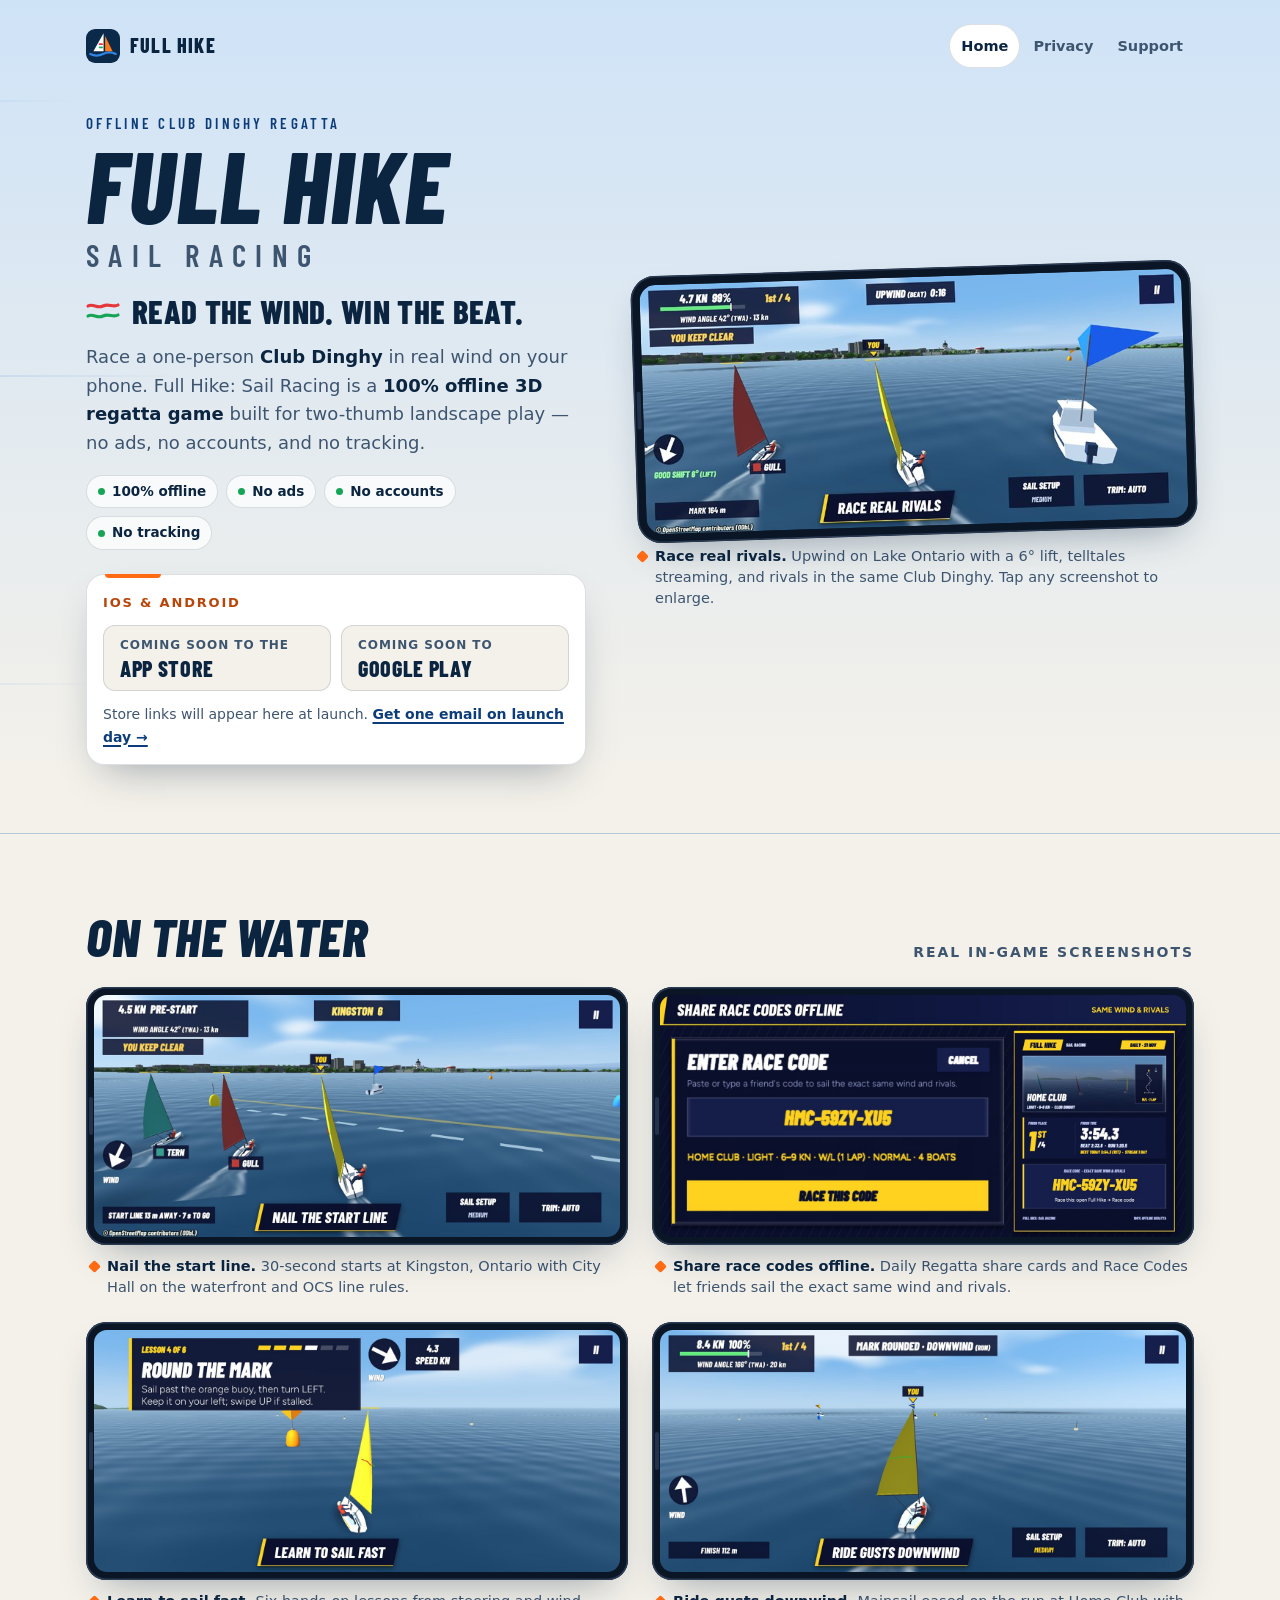
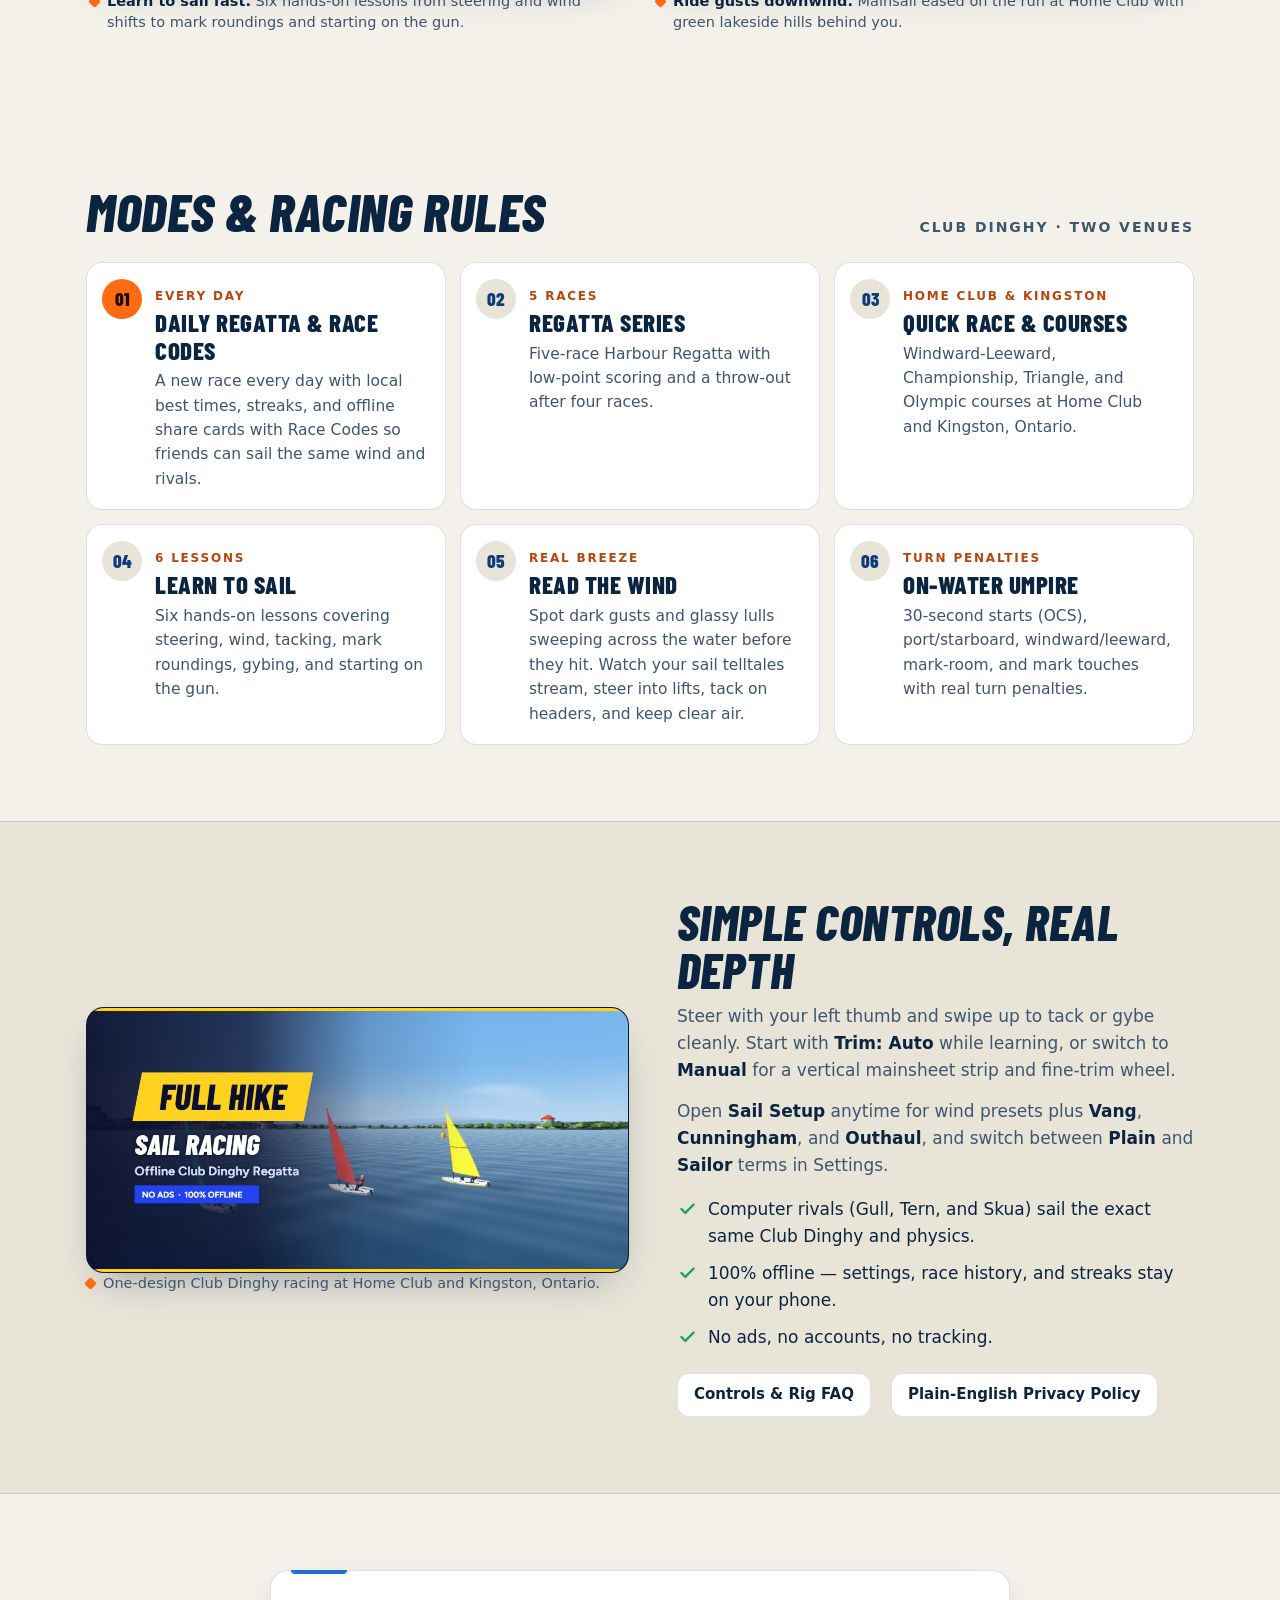
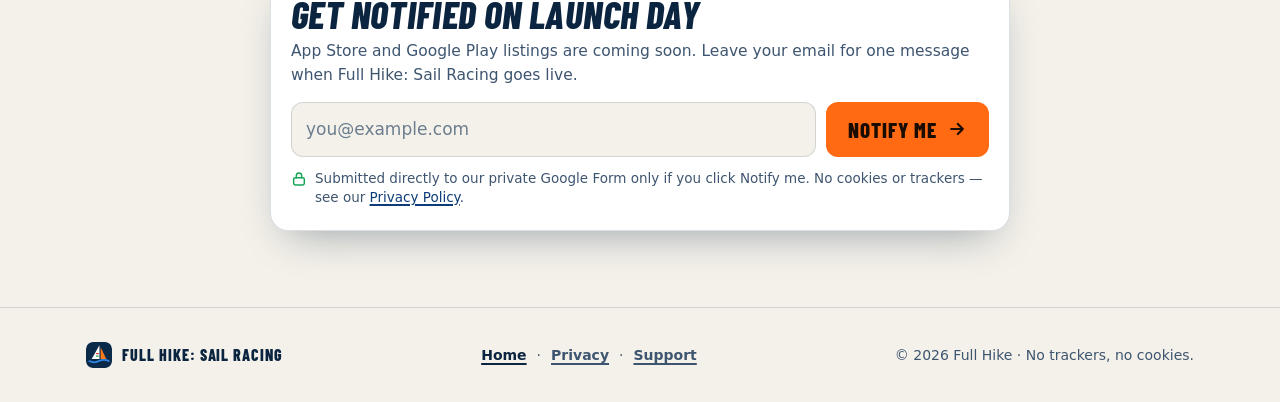
==== commit 05f2e949: "Drop permanent no-IAP promise from launch page and clarify privacy policy" ====
--- a/index.html
+++ b/index.html
@@ -768,7 +768,6 @@
           <li>No ads</li>
           <li>No accounts</li>
           <li>No tracking</li>
-          <li>No in-app purchases</li>
         </ul>
 
         <div class="stores" role="region" aria-label="Store availability">
@@ -921,7 +920,7 @@
           </li>
           <li>
             <svg viewBox="0 0 24 24" fill="none" stroke="currentColor" stroke-width="2.6" stroke-linecap="round" stroke-linejoin="round" aria-hidden="true"><path d="M5 12.5l4.5 4.5L19 7.5"/></svg>
-            <span>No ads, no accounts, no tracking, and no in-app purchases.</span>
+            <span>No ads, no accounts, no tracking.</span>
           </li>
         </ul>
 
